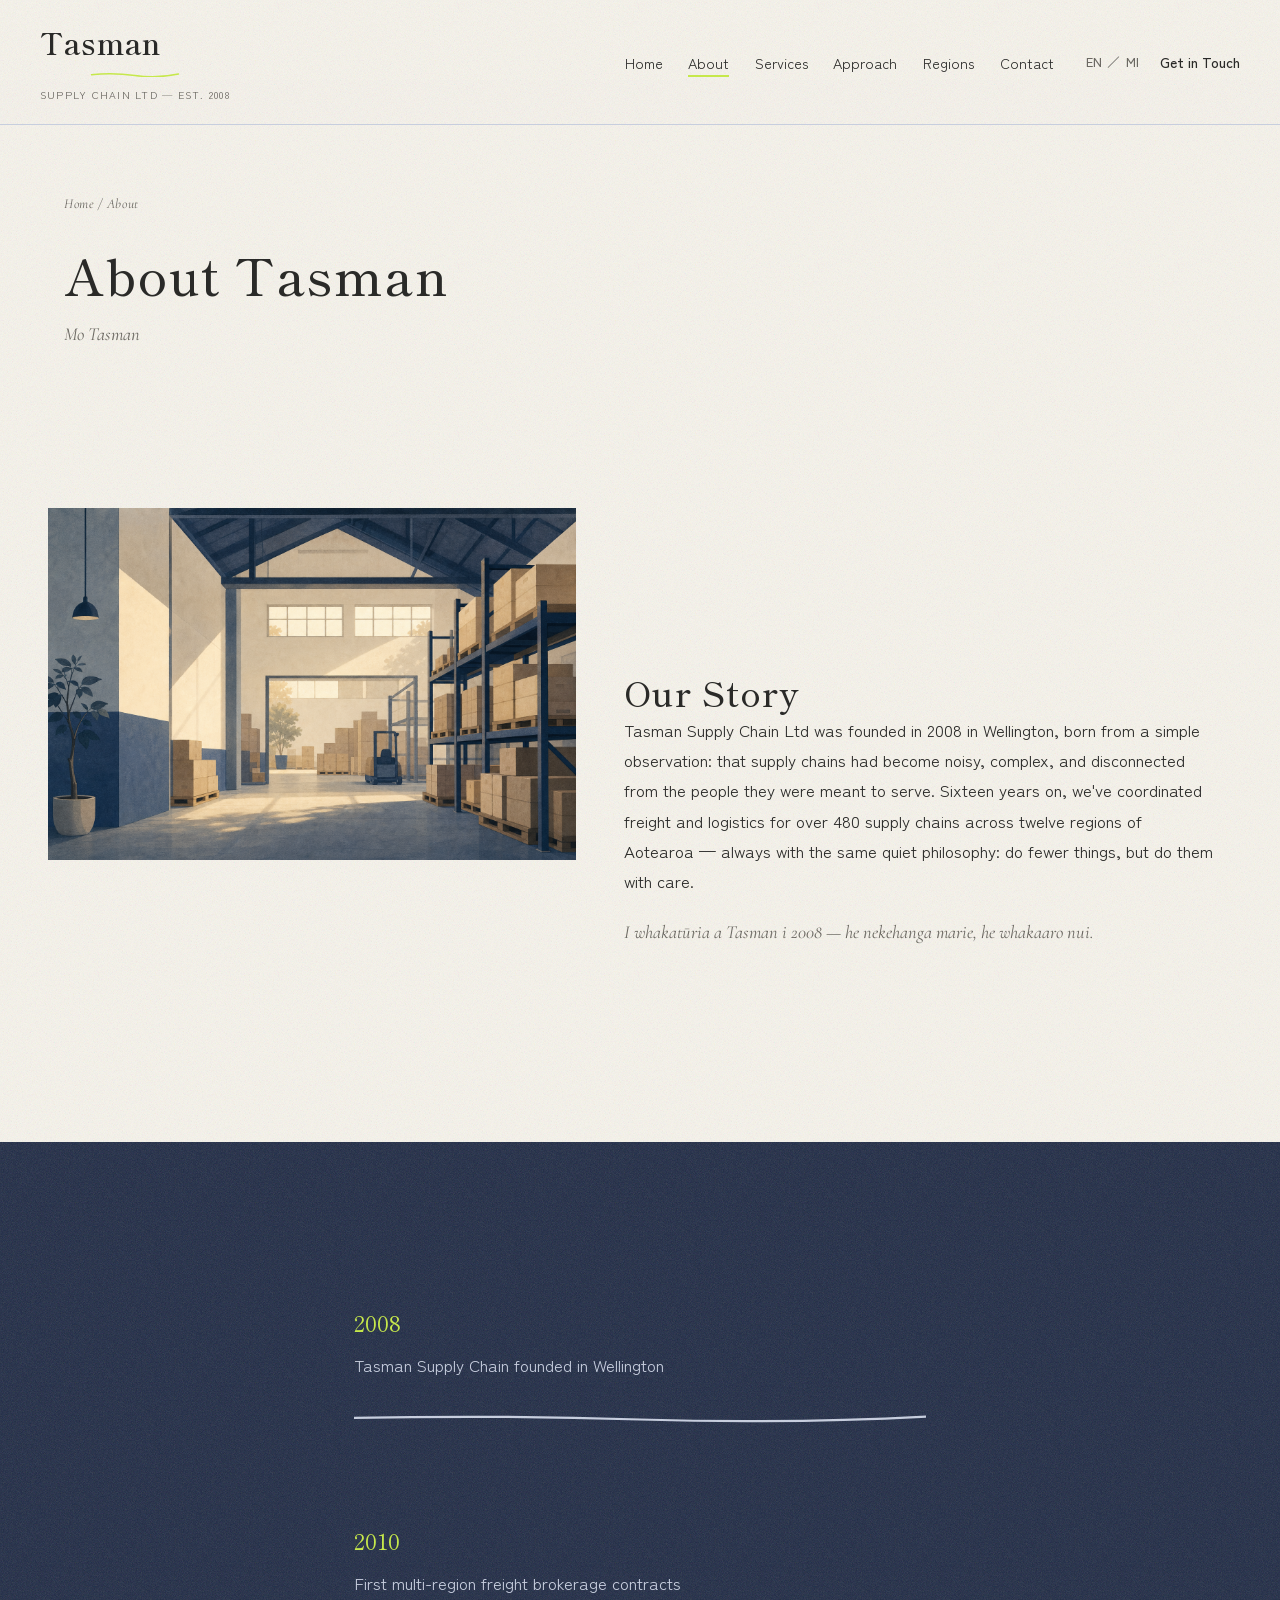
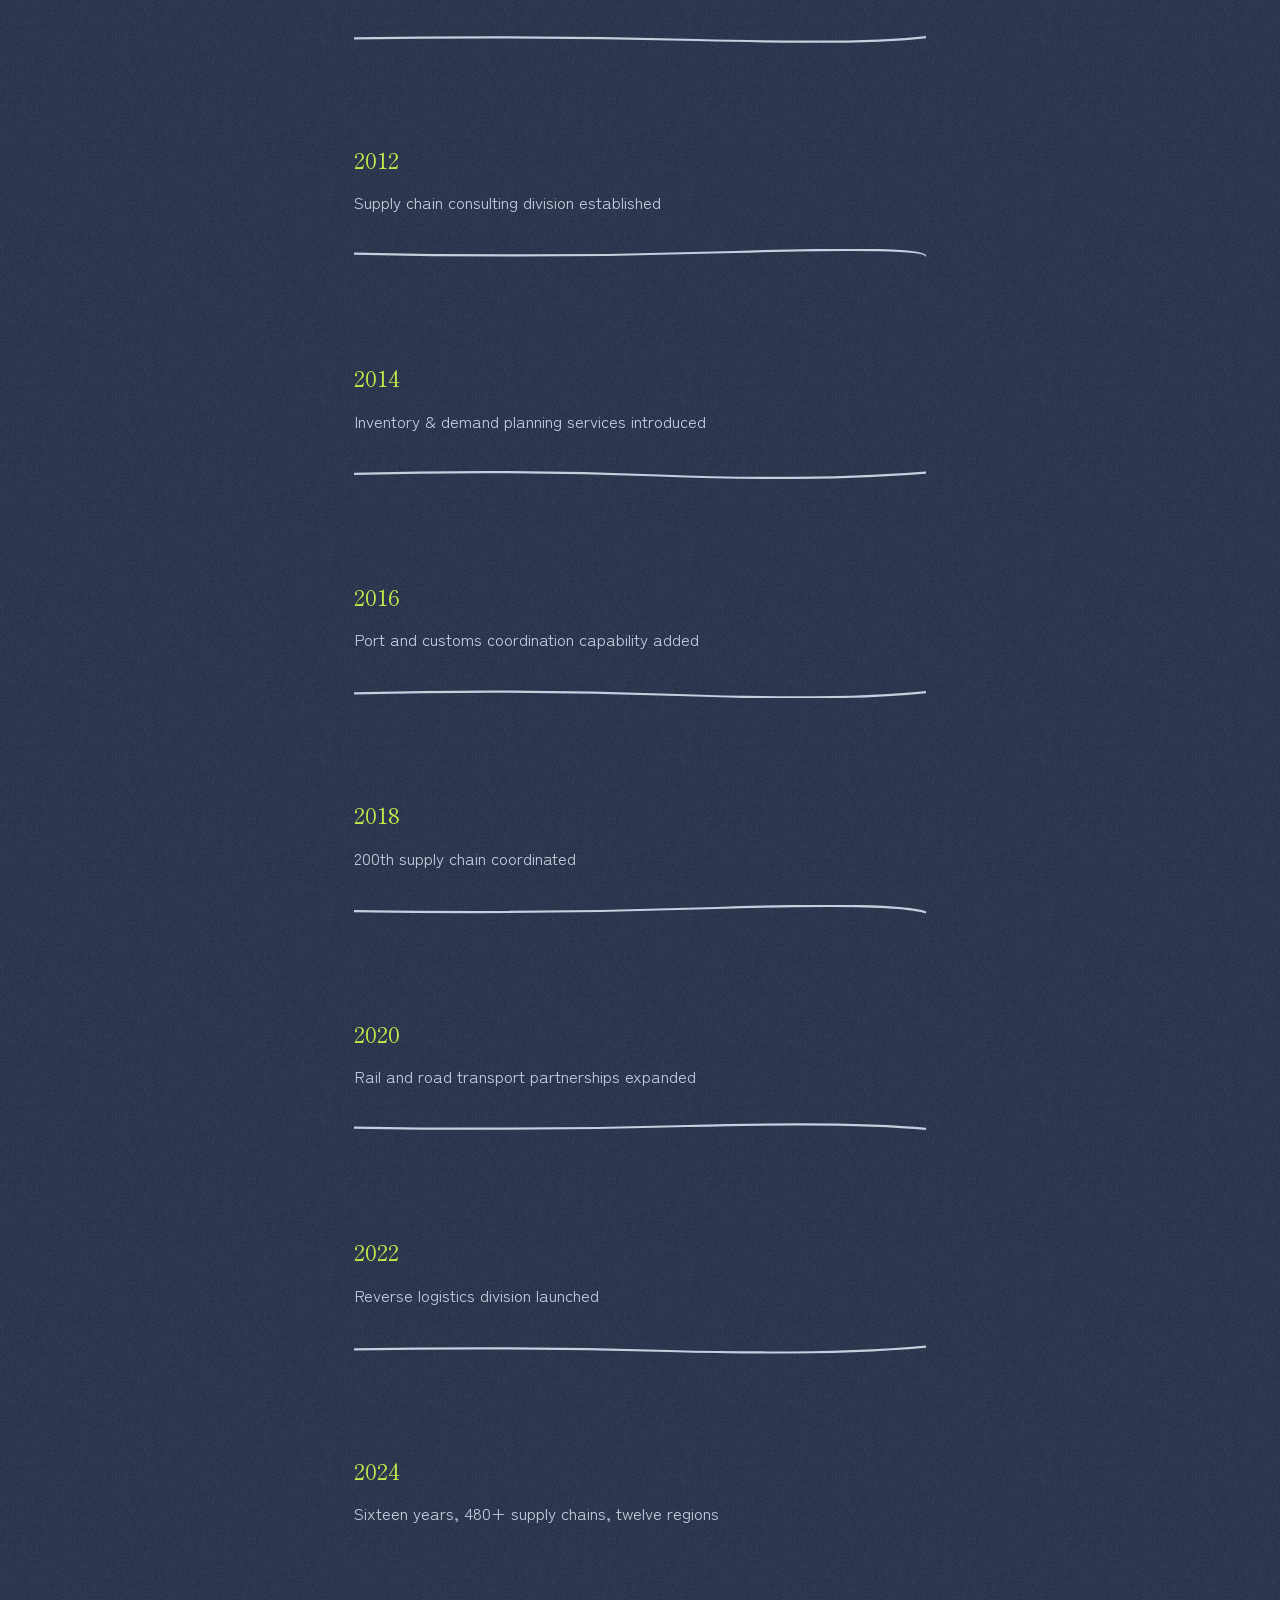
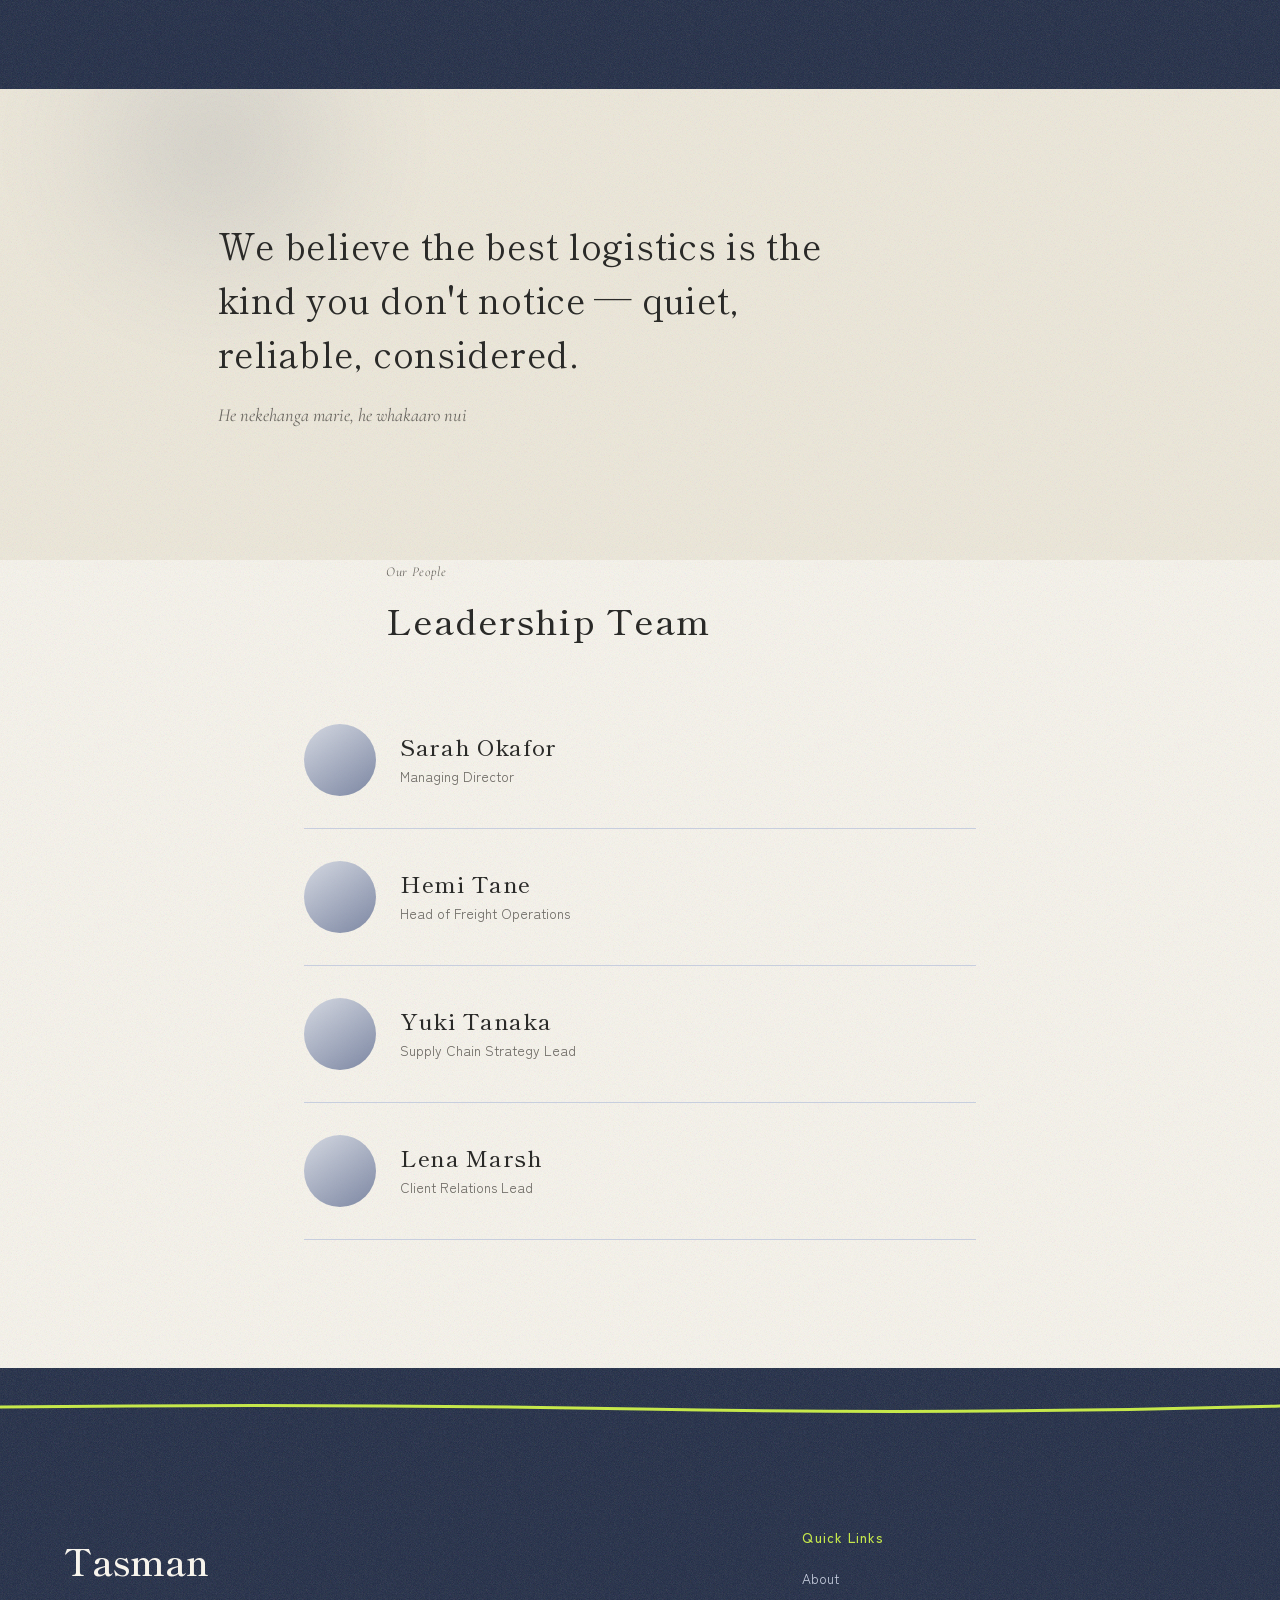
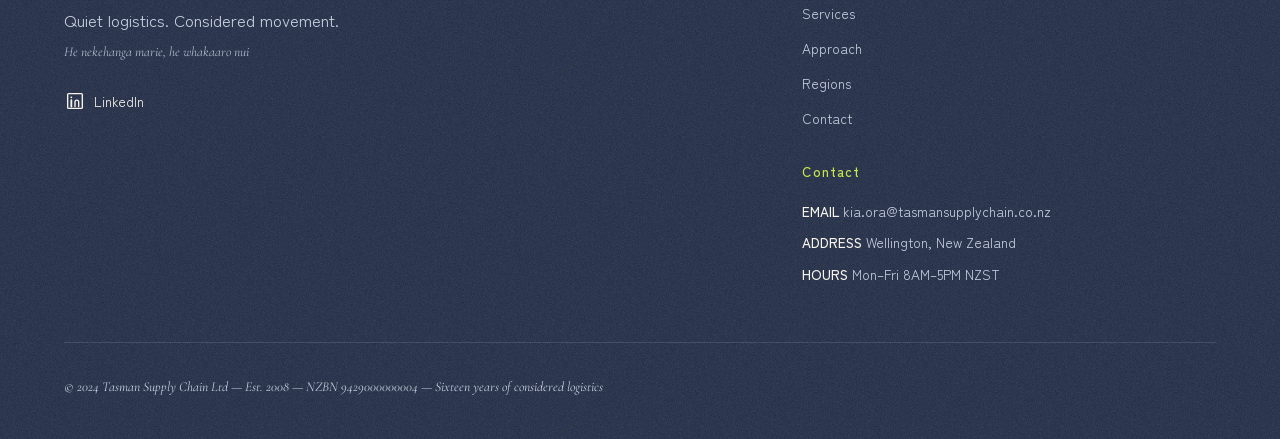
==== about.html @ a5103460 "Add bilingual Tasman Supply Chain corporate website. Build a complete static EN/MI site with wabi-sa" ====
<!DOCTYPE html>
<html lang="en">
<head>
  <meta charset="UTF-8">
  <meta name="viewport" content="width=device-width, initial-scale=1.0">
  <meta name="description" content="About Tasman Supply Chain Ltd — Sixteen years of quiet, considered logistics across Aotearoa.">
  <title>About — Tasman Supply Chain Ltd</title>
  <link rel="stylesheet" href="styles/base.css">
  <link rel="stylesheet" href="styles/navbar.css">
  <link rel="stylesheet" href="styles/hero.css">
  <link rel="stylesheet" href="styles/components.css">
  <link rel="stylesheet" href="styles/sections.css">
  <link rel="stylesheet" href="styles/responsive.css">
</head>
<body>
  <header class="navbar paper-texture" role="banner">
    <div class="navbar__inner">
      <a href="index.html" class="navbar__brand">
        <span class="navbar__wordmark">Tasman</span>
        <svg class="navbar__wordmark-underline" viewBox="0 0 120 8" aria-hidden="true"><path d="M2,5 Q30,2 60,6 T118,4" fill="none" stroke="#C6E84B" stroke-width="2" stroke-linecap="round"/></svg>
        <span class="navbar__tagline" data-en="SUPPLY CHAIN LTD — EST. 2008" data-mi="KAMUPENE NEKEHANGA — I 2008">SUPPLY CHAIN LTD — EST. 2008</span>
      </a>
      <nav class="navbar__nav" aria-label="Main navigation">
        <ul class="navbar__links">
          <li><a href="index.html" class="navbar__link" data-en="Home" data-mi="Kāinga">Home</a></li>
          <li><a href="about.html" class="navbar__link" data-en="About" data-mi="Mō Mātou">About</a></li>
          <li><a href="services.html" class="navbar__link" data-en="Services" data-mi="Ratonga">Services</a></li>
          <li><a href="approach.html" class="navbar__link" data-en="Approach" data-mi="Tirohanga">Approach</a></li>
          <li><a href="regions.html" class="navbar__link" data-en="Regions" data-mi="Rohe">Regions</a></li>
          <li><a href="contact.html" class="navbar__link" data-en="Contact" data-mi="Whakapā">Contact</a></li>
        </ul>
        <div class="navbar__actions">
          <button class="lang-toggle" type="button" aria-label="Toggle language">EN ／ MI</button>
          <a href="contact.html" class="navbar__cta link-lime"><span data-en="Get in Touch" data-mi="Whakapā Mai">Get in Touch</span><span class="hand-underline"><svg viewBox="0 0 100 6" preserveAspectRatio="none"><path d="M2,4 Q40,1 98,3" fill="none" stroke="#C6E84B" stroke-width="2" stroke-linecap="round"/></svg></span></a>
        </div>
      </nav>
      <button class="navbar__toggle" type="button" aria-label="Open menu" aria-expanded="false"><svg viewBox="0 0 32 24" aria-hidden="true"><path d="M2,5 Q16,3 30,6" fill="none" stroke="#2A2A28" stroke-width="2" stroke-linecap="round"/><path d="M3,12 Q16,14 29,11" fill="none" stroke="#2A2A28" stroke-width="2" stroke-linecap="round"/><path d="M2,19 Q15,17 30,20" fill="none" stroke="#2A2A28" stroke-width="2" stroke-linecap="round"/></svg></button>
    </div>
  </header>
  <div class="navbar__mobile paper-texture" aria-hidden="true">
    <nav aria-label="Mobile navigation">
      <ul class="navbar__mobile-links">
        <li><a href="index.html" class="navbar__mobile-link" data-en="Home" data-mi="Kāinga">Home</a></li>
        <li><a href="about.html" class="navbar__mobile-link" data-en="About" data-mi="Mō Mātou">About</a></li>
        <li><a href="services.html" class="navbar__mobile-link" data-en="Services" data-mi="Ratonga">Services</a></li>
        <li><a href="approach.html" class="navbar__mobile-link" data-en="Approach" data-mi="Tirohanga">Approach</a></li>
        <li><a href="regions.html" class="navbar__mobile-link" data-en="Regions" data-mi="Rohe">Regions</a></li>
        <li><a href="contact.html" class="navbar__mobile-link" data-en="Contact" data-mi="Whakapā">Contact</a></li>
      </ul>
      <div class="navbar__mobile-actions">
        <button class="lang-toggle lang-toggle-mobile" type="button">EN ／ MI</button>
        <a href="contact.html" class="text-link text-link--lime" data-en="Get in Touch →" data-mi="Whakapā Mai →">Get in Touch →</a>
      </div>
    </nav>
  </div>

  <main>
    <section class="page-hero section--paper paper-texture">
      <div class="container">
        <p class="eyebrow page-hero__breadcrumb" data-en="Home / About" data-mi="Kāinga / Mō Mātou">Home / About</p>
        <h1 class="page-hero__title">
          <span data-en="About Tasman" data-mi="Mō Tasman">About Tasman</span>
        </h1>
        <p class="maori-sub" data-en="Mo Tasman" data-mi="Mō Tasman">Mo Tasman</p>
      </div>
    </section>

    <section class="story-split section--paper paper-texture">
      <div class="story-split__image">
        <img src="assets/images/about-warehouse-paper.jpg" alt="" loading="lazy" width="1200" height="900">
      </div>
      <div class="story-split__content">
        <h2 data-en="Our Story" data-mi="Ta Matou Korero">Our Story</h2>
        <p data-en="Tasman Supply Chain Ltd was founded in 2008 in Wellington, born from a simple observation: that supply chains had become noisy, complex, and disconnected from the people they were meant to serve. Sixteen years on, we've coordinated freight and logistics for over 480 supply chains across twelve regions of Aotearoa — always with the same quiet philosophy: do fewer things, but do them with care." data-mi="I whakatūria a Tasman Supply Chain Ltd i 2008 i Te Whanganui-a-Tara, nō te kitenga māmā: kua riro te hanganga rawa hei haruru, hei uaua, hei wehe hoki i ngā tāngata e whai ana ki te whai. E tekau ma ono tau i muri mai, kua whakahaere mātou i te utanga me te nekehanga mō neke atu i te 480 hanganga rawa puta noa i ngā rohe tekau ma rua o Aotearoa — i ngā wā katoa me te tirohanga marie kotahi: kia iti ngā mahi, engari kia tika.">Tasman Supply Chain Ltd was founded in 2008 in Wellington, born from a simple observation: that supply chains had become noisy, complex, and disconnected from the people they were meant to serve. Sixteen years on, we've coordinated freight and logistics for over 480 supply chains across twelve regions of Aotearoa — always with the same quiet philosophy: do fewer things, but do them with care.</p>
        <p class="maori-sub" data-en="I whakatūria a Tasman i 2008 — he nekehanga marie, he whakaaro nui." data-mi="I whakatūria a Tasman i 2008 — he nekehanga mārie, he whakaaro nui.">I whakatūria a Tasman i 2008 — he nekehanga marie, he whakaaro nui.</p>
      </div>
    </section>

    <section class="section--indigo paper-texture">
      <div class="timeline">
        <article class="timeline__entry reveal">
          <div class="timeline__year">2008</div>
          <p class="timeline__text" data-en="Tasman Supply Chain founded in Wellington" data-mi="I whakatūria a Tasman Supply Chain i Te Whanganui-a-Tara">Tasman Supply Chain founded in Wellington</p>
          <svg class="brush-divider brush-divider--indigo" viewBox="0 0 600 8" preserveAspectRatio="none"><path d="M0,4 Q150,2 300,5 T600,3" fill="none" stroke="rgba(199,206,222,0.4)" stroke-width="1.5"/></svg>
        </article>
        <article class="timeline__entry reveal">
          <div class="timeline__year">2010</div>
          <p class="timeline__text" data-en="First multi-region freight brokerage contracts" data-mi="Ngā kirimana hokohoko utanga tuatahi puta rohe">First multi-region freight brokerage contracts</p>
          <svg class="brush-divider brush-divider--indigo" viewBox="0 0 600 8" preserveAspectRatio="none"><path d="M0,5 Q180,3 360,6 T600,4" fill="none" stroke="rgba(199,206,222,0.4)" stroke-width="1.5"/></svg>
        </article>
        <article class="timeline__entry reveal">
          <div class="timeline__year">2012</div>
          <p class="timeline__text" data-en="Supply chain consulting division established" data-mi="I whakatūria te wāhanga tohutohu hanganga rawa">Supply chain consulting division established</p>
          <svg class="brush-divider brush-divider--indigo" viewBox="0 0 600 8" preserveAspectRatio="none"><path d="M0,3 Q200,6 400,2 T600,5" fill="none" stroke="rgba(199,206,222,0.4)" stroke-width="1.5"/></svg>
        </article>
        <article class="timeline__entry reveal">
          <div class="timeline__year">2014</div>
          <p class="timeline__text" data-en="Inventory &amp; demand planning services introduced" data-mi="I whakaurua ngā ratonga whakamahere taonga">Inventory &amp; demand planning services introduced</p>
          <svg class="brush-divider brush-divider--indigo" viewBox="0 0 600 8" preserveAspectRatio="none"><path d="M0,4 Q160,1 320,5 T600,3" fill="none" stroke="rgba(199,206,222,0.4)" stroke-width="1.5"/></svg>
        </article>
        <article class="timeline__entry reveal">
          <div class="timeline__year">2016</div>
          <p class="timeline__text" data-en="Port and customs coordination capability added" data-mi="I tāpirihia te āheinga whakahaere tauranga me ngā taupare">Port and customs coordination capability added</p>
          <svg class="brush-divider brush-divider--indigo" viewBox="0 0 600 8" preserveAspectRatio="none"><path d="M0,5 Q170,2 340,6 T600,4" fill="none" stroke="rgba(199,206,222,0.4)" stroke-width="1.5"/></svg>
        </article>
        <article class="timeline__entry reveal">
          <div class="timeline__year">2018</div>
          <p class="timeline__text" data-en="200th supply chain coordinated" data-mi="Te hanganga rawa tuatoru rau o te whakahaere">200th supply chain coordinated</p>
          <svg class="brush-divider brush-divider--indigo" viewBox="0 0 600 8" preserveAspectRatio="none"><path d="M0,4 Q190,6 380,2 T600,5" fill="none" stroke="rgba(199,206,222,0.4)" stroke-width="1.5"/></svg>
        </article>
        <article class="timeline__entry reveal">
          <div class="timeline__year">2020</div>
          <p class="timeline__text" data-en="Rail and road transport partnerships expanded" data-mi="I whakawhanuihia ngā hononga reriwhenua me te rori">Rail and road transport partnerships expanded</p>
          <svg class="brush-divider brush-divider--indigo" viewBox="0 0 600 8" preserveAspectRatio="none"><path d="M0,3 Q175,5 350,2 T600,4" fill="none" stroke="rgba(199,206,222,0.4)" stroke-width="1.5"/></svg>
        </article>
        <article class="timeline__entry reveal">
          <div class="timeline__year">2022</div>
          <p class="timeline__text" data-en="Reverse logistics division launched" data-mi="I whakarewahia te wāhanga nekehanga whakahoki">Reverse logistics division launched</p>
          <svg class="brush-divider brush-divider--indigo" viewBox="0 0 600 8" preserveAspectRatio="none"><path d="M0,5 Q165,3 330,6 T600,3" fill="none" stroke="rgba(199,206,222,0.4)" stroke-width="1.5"/></svg>
        </article>
        <article class="timeline__entry reveal">
          <div class="timeline__year">2024</div>
          <p class="timeline__text" data-en="Sixteen years, 480+ supply chains, twelve regions" data-mi="Tekau ma ono tau, 480+ hanganga rawa, tekau ma rua rohe">Sixteen years, 480+ supply chains, twelve regions</p>
        </article>
      </div>
    </section>

    <section class="pull-quote section--paper-dark paper-texture">
      <div class="ink-wash ink-wash--indigo" aria-hidden="true"></div>
      <blockquote class="pull-quote__inner reveal">
        <p class="pull-quote__text" data-en="We believe the best logistics is the kind you don't notice — quiet, reliable, considered." data-mi="E whakapono ana matou ko te nekehanga pai ko te mea kaore koe e kite — marie, pono, whakaaro nui.">We believe the best logistics is the kind you don't notice — quiet, reliable, considered.</p>
        <p class="maori-sub" data-en="He nekehanga marie, he whakaaro nui" data-mi="He nekehanga mārie, he whakaaro nui">He nekehanga marie, he whakaaro nui</p>
      </blockquote>
    </section>

    <section class="section--paper paper-texture">
      <header class="section-header section-header--offset-left container">
        <span class="eyebrow" data-en="Our People" data-mi="O Matou Tangata">Our People</span>
        <h2 data-en="Leadership Team" data-mi="Te Ropu Rangatira">Leadership Team</h2>
      </header>
      <div class="team-list">
        <article class="team-member reveal">
          <div class="team-member__avatar" aria-hidden="true"></div>
          <div>
            <h3 class="team-member__name">Sarah Okafor</h3>
            <p class="team-member__role" data-en="Managing Director" data-mi="Kaiwhakahaere Matua">Managing Director</p>
          </div>
        </article>
        <article class="team-member reveal">
          <div class="team-member__avatar" aria-hidden="true"></div>
          <div>
            <h3 class="team-member__name">Hemi Tane</h3>
            <p class="team-member__role" data-en="Head of Freight Operations" data-mi="Kaiarahi Mahi Utanga">Head of Freight Operations</p>
          </div>
        </article>
        <article class="team-member reveal">
          <div class="team-member__avatar" aria-hidden="true"></div>
          <div>
            <h3 class="team-member__name">Yuki Tanaka</h3>
            <p class="team-member__role" data-en="Supply Chain Strategy Lead" data-mi="Kaiarahi Rautaki Hanganga Rawa">Supply Chain Strategy Lead</p>
          </div>
        </article>
        <article class="team-member reveal">
          <div class="team-member__avatar" aria-hidden="true"></div>
          <div>
            <h3 class="team-member__name">Lena Marsh</h3>
            <p class="team-member__role" data-en="Client Relations Lead" data-mi="Kaiarahi Hononga Kiritaki">Client Relations Lead</p>
          </div>
        </article>
      </div>
    </section>
  </main>

  <footer class="footer paper-texture" role="contentinfo">
    <svg class="footer__divider brush-divider brush-divider--lime" viewBox="0 0 1200 14" preserveAspectRatio="none" aria-hidden="true"><path d="M0,7 Q300,3 600,9 T1200,6" fill="none" stroke="#C6E84B" stroke-width="3" stroke-linecap="round"/></svg>
    <div class="footer__grid">
      <div class="footer__brand-col">
        <div class="footer__wordmark">Tasman</div>
        <p class="footer__tagline" data-en="Quiet logistics. Considered movement." data-mi="He nekehanga marie, he whakaaro nui.">Quiet logistics. Considered movement.</p>
        <p class="footer__tagline-mi">He nekehanga marie, he whakaaro nui</p>
        <a href="https://linkedin.com" class="footer__social" target="_blank" rel="noopener noreferrer" aria-label="LinkedIn"><svg viewBox="0 0 24 24" aria-hidden="true"><rect x="4" y="4" width="16" height="16" rx="1" fill="none" stroke="currentColor" stroke-width="1.5"/><path d="M8,11 L8,18 M8,8 L8,8.01" fill="none" stroke="currentColor" stroke-width="2" stroke-linecap="round"/><path d="M12,18 L12,13 Q12,11 14,11 Q16,11 16,13 L16,18" fill="none" stroke="currentColor" stroke-width="1.5" stroke-linecap="round"/></svg> LinkedIn</a>
      </div>
      <div class="footer__links-col">
        <h3 class="footer__col-title" data-en="Quick Links" data-mi="Hononga">Quick Links</h3>
        <nav class="footer__links" aria-label="Footer navigation">
          <a href="about.html" class="footer__link" data-en="About" data-mi="Mō Mātou">About</a>
          <a href="services.html" class="footer__link" data-en="Services" data-mi="Ratonga">Services</a>
          <a href="approach.html" class="footer__link" data-en="Approach" data-mi="Tirohanga">Approach</a>
          <a href="regions.html" class="footer__link" data-en="Regions" data-mi="Rohe">Regions</a>
          <a href="contact.html" class="footer__link" data-en="Contact" data-mi="Whakapā">Contact</a>
        </nav>
        <h3 class="footer__col-title" data-en="Contact" data-mi="Whakapā">Contact</h3>
        <div class="footer__contact">
          <p><strong data-en="EMAIL" data-mi="ĪMERA">EMAIL</strong> kia.ora@tasmansupplychain.co.nz</p>
          <p><strong data-en="ADDRESS" data-mi="WĀHI NOHO">ADDRESS</strong> <span data-en="Wellington, New Zealand" data-mi="Te Whanganui-a-Tara, Aotearoa">Wellington, New Zealand</span></p>
          <p><strong data-en="HOURS" data-mi="NGĀ HĀORA">HOURS</strong> <span data-en="Mon–Fri 8AM–5PM NZST" data-mi="Mane–Paraire 8AM–5PM NZST">Mon–Fri 8AM–5PM NZST</span></p>
        </div>
      </div>
    </div>
    <p class="footer__bottom" data-en="© 2024 Tasman Supply Chain Ltd — Est. 2008 — NZBN 9429000000004 — Sixteen years of considered logistics" data-mi="© 2024 Tasman Supply Chain Ltd — I 2008 — NZBN 9429000000004 — Tekau ma ono tau o te nekehanga whakaaro nui">© 2024 Tasman Supply Chain Ltd — Est. 2008 — NZBN 9429000000004 — Sixteen years of considered logistics</p>
  </footer>
  <script src="js/language.js"></script>
  <script src="js/main.js"></script>
</body>
</html>
---- styles/base.css ----
/* Tasman Supply Chain Ltd — Base Styles */
@import url('https://fonts.googleapis.com/css2?family=Shippori+Mincho:wght@400;500;600;800&family=Zen+Kaku+Gothic+New:wght@300;400;500;700&family=Cormorant:ital,wght@1,400;1,500&display=swap');

*, *::before, *::after {
  box-sizing: border-box;
  margin: 0;
  padding: 0;
}

:root {
  --indigo-deep: #1F2A44;
  --indigo-mid: #2E3A5F;
  --indigo-soft: #4A5A85;
  --indigo-pale: #C7CEDE;
  --lime: #C6E84B;
  --lime-soft: #E3F2A8;
  --lime-deep: #8FA62B;
  --paper: #F7F4EC;
  --paper-dark: #EDE8DA;
  --ink: #2A2A28;
  --ink-soft: #6B6862;
  --white: #FFFFFF;

  --wash-indigo: radial-gradient(circle, rgba(31,42,68,0.08), transparent 70%);
  --wash-lime: radial-gradient(circle, rgba(198,232,75,0.15), transparent 70%);

  --font-display: 'Shippori Mincho', serif;
  --font-body: 'Zen Kaku Gothic New', sans-serif;
  --font-caption: 'Cormorant', serif;

  --text-hero: clamp(2.6rem, 5.5vw, 5rem);
  --text-h1: clamp(2rem, 4vw, 3.4rem);
  --text-h2: clamp(1.4rem, 2.8vw, 2.2rem);
  --text-h3: clamp(1.1rem, 1.8vw, 1.4rem);
  --text-body: 1.05rem;
  --text-small: 0.85rem;

  --section-pad: clamp(4rem, 10vw, 8rem);
  --content-max: 1400px;
  --transition-soft: 0.4s ease;
}

html {
  scroll-behavior: smooth;
  font-size: 16px;
}

body {
  font-family: var(--font-body);
  font-size: var(--text-body);
  line-height: 1.8;
  color: var(--ink);
  background: var(--paper);
  overflow-x: hidden;
  -webkit-font-smoothing: antialiased;
}

img {
  max-width: 100%;
  height: auto;
  display: block;
}

a {
  color: inherit;
  text-decoration: none;
}

ul, ol {
  list-style: none;
}

h1, h2, h3, h4 {
  font-family: var(--font-display);
  line-height: 1.35;
  letter-spacing: 0.03em;
  font-weight: 500;
}

h1 { font-size: var(--text-h1); }
h2 { font-size: var(--text-h2); }
h3 { font-size: var(--text-h3); }

p { margin-bottom: 1.25rem; }
p:last-child { margin-bottom: 0; }

.sr-only {
  position: absolute;
  width: 1px;
  height: 1px;
  padding: 0;
  margin: -1px;
  overflow: hidden;
  clip: rect(0,0,0,0);
  border: 0;
}

/* Paper grain texture */
.paper-texture {
  position: relative;
}

.paper-texture::before {
  content: '';
  position: absolute;
  inset: 0;
  pointer-events: none;
  opacity: 0.35;
  background-image: url("data:image/svg+xml,%3Csvg viewBox='0 0 256 256' xmlns='http://www.w3.org/2000/svg'%3E%3Cfilter id='n'%3E%3CfeTurbulence type='fractalNoise' baseFrequency='0.85' numOctaves='4' stitchTiles='stitch'/%3E%3C/filter%3E%3Crect width='100%25' height='100%25' filter='url(%23n)' opacity='0.5'/%3E%3C/svg%3E");
  background-repeat: repeat;
  background-size: 180px 180px;
  z-index: 1;
}

.paper-texture > * {
  position: relative;
  z-index: 2;
}

/* Ink wash blobs */
.ink-wash {
  position: absolute;
  border-radius: 63% 37% 54% 46% / 55% 48% 52% 45%;
  filter: blur(60px);
  opacity: 0.45;
  pointer-events: none;
  animation: inkBreathe 14s ease-in-out infinite alternate;
}

.ink-wash--indigo {
  background: radial-gradient(ellipse, rgba(31,42,68,0.35) 0%, rgba(46,58,95,0.15) 50%, transparent 75%);
}

.ink-wash--lime {
  background: radial-gradient(ellipse, rgba(198,232,75,0.2) 0%, transparent 70%);
}

@keyframes inkBreathe {
  0% { transform: scale(1) translate(0, 0); opacity: 0.4; }
  50% { transform: scale(1.06) translate(8px, -6px); opacity: 0.5; }
  100% { transform: scale(0.98) translate(-4px, 4px); opacity: 0.42; }
}

/* Brush stroke dividers */
.brush-divider {
  width: 100%;
  height: 12px;
  display: block;
  margin: 2rem 0;
}

.brush-divider--lime path { stroke: var(--lime); }
.brush-divider--indigo path { stroke: var(--indigo-pale); }
.brush-divider--paper path { stroke: var(--paper); }

/* Hand-drawn underline SVG */
.hand-underline {
  position: relative;
  display: inline;
}

.hand-underline svg {
  position: absolute;
  left: 0;
  bottom: -4px;
  width: 100%;
  height: 8px;
  overflow: visible;
}

.hand-underline path,
.hand-circle path {
  fill: none;
  stroke: var(--lime);
  stroke-width: 2;
  stroke-linecap: round;
  stroke-dasharray: 200;
  stroke-dashoffset: 200;
  transition: stroke-dashoffset 0.7s ease-out;
}

.hand-underline.is-drawn path,
.hand-circle.is-drawn path,
.hand-underline:hover path,
.link-lime:hover .hand-underline path {
  stroke-dashoffset: 0;
}

/* Text links */
.text-link {
  display: inline-flex;
  align-items: center;
  gap: 0.35rem;
  font-family: var(--font-body);
  font-size: var(--text-body);
  font-weight: 500;
  position: relative;
  transition: color var(--transition-soft);
}

.text-link--lime {
  color: var(--ink);
}

.text-link--lime::after {
  content: '';
  position: absolute;
  bottom: -2px;
  left: 0;
  width: 100%;
  height: 2px;
  background: var(--lime);
  transform: scaleX(0);
  transform-origin: left;
  transition: transform 0.35s ease-out;
}

.text-link--lime:hover::after {
  transform: scaleX(1);
}

.text-link--indigo::after {
  content: '';
  position: absolute;
  bottom: -2px;
  left: 0;
  width: 100%;
  height: 1px;
  background: var(--indigo-soft);
  transform: scaleX(0);
  transform-origin: left;
  transition: transform 0.35s ease-out;
}

.text-link--indigo:hover::after {
  transform: scaleX(1);
}

/* Eyebrow captions */
.eyebrow {
  font-family: var(--font-caption);
  font-style: italic;
  font-size: var(--text-small);
  color: var(--ink-soft);
  letter-spacing: 0.05em;
  margin-bottom: 0.75rem;
  display: block;
}

.maori-sub {
  font-family: var(--font-caption);
  font-style: italic;
  font-size: clamp(0.95rem, 1.5vw, 1.15rem);
  color: var(--ink-soft);
  margin-top: 0.5rem;
  display: block;
}

/* Section backgrounds */
.section {
  padding: var(--section-pad) clamp(1.5rem, 5vw, 4rem);
  position: relative;
  transition: background-color 0.6s ease;
}

.section--paper { background: var(--paper); }
.section--paper-dark { background: var(--paper-dark); }
.section--indigo { background: var(--indigo-deep); color: var(--paper); }
.section--indigo .maori-sub,
.section--indigo .eyebrow { color: var(--indigo-pale); }

.container {
  max-width: var(--content-max);
  margin: 0 auto;
  width: 100%;
}

/* Scroll reveal */
.reveal {
  opacity: 0;
  transform: translateY(20px);
  transition: opacity 0.7s ease, transform 0.7s ease;
}

.reveal.is-visible {
  opacity: 1;
  transform: translateY(0);
}

/* Image fallback placeholders */
.img-fallback {
  background: linear-gradient(135deg, var(--indigo-mid) 0%, var(--indigo-deep) 50%, var(--paper-dark) 100%);
  min-height: 200px;
  position: relative;
  overflow: hidden;
}

.img-fallback::after {
  content: '';
  position: absolute;
  inset: 20%;
  border-radius: 55% 45% 60% 40% / 50% 55% 45% 50%;
  background: var(--wash-indigo);
  filter: blur(30px);
}
---- styles/navbar.css ----
/* Navbar */
.navbar {
  position: fixed;
  top: 0;
  left: 0;
  right: 0;
  z-index: 1000;
  background: rgba(247, 244, 236, 0.92);
  border-bottom: 1px solid var(--indigo-pale);
  transition: background 0.4s ease, box-shadow 0.4s ease;
}

.navbar.is-scrolled {
  background: rgba(247, 244, 236, 0.98);
  box-shadow: 0 1px 0 rgba(31, 42, 68, 0.06);
}

.navbar__inner {
  max-width: var(--content-max);
  margin: 0 auto;
  padding: 1rem clamp(1.25rem, 4vw, 2.5rem);
  display: flex;
  align-items: center;
  justify-content: space-between;
  gap: 2rem;
}

.navbar__brand {
  flex-shrink: 0;
}

.navbar__wordmark {
  font-family: var(--font-display);
  font-size: clamp(1.5rem, 3vw, 1.85rem);
  font-weight: 600;
  color: var(--ink);
  letter-spacing: 0.04em;
  position: relative;
  display: inline-block;
}

.navbar__wordmark-underline {
  display: block;
  width: 100%;
  height: 6px;
  margin-top: 2px;
}

.navbar__tagline {
  font-family: var(--font-body);
  font-size: 0.65rem;
  font-weight: 400;
  letter-spacing: 0.12em;
  color: var(--ink-soft);
  margin-top: 0.15rem;
}

.navbar__nav {
  display: flex;
  align-items: center;
  gap: clamp(1rem, 2.5vw, 2rem);
}

.navbar__links {
  display: flex;
  align-items: center;
  gap: clamp(0.75rem, 2vw, 1.75rem);
}

.navbar__link {
  font-family: var(--font-body);
  font-size: 0.9rem;
  font-weight: 400;
  color: var(--ink);
  position: relative;
  padding-bottom: 4px;
  white-space: nowrap;
}

.navbar__link::after {
  content: '';
  position: absolute;
  bottom: 0;
  left: 0;
  width: 100%;
  height: 2px;
  background: var(--lime);
  transform: scaleX(0);
  transform-origin: left;
  transition: transform 0.35s ease-out;
}

.navbar__link:hover::after,
.navbar__link.is-active::after {
  transform: scaleX(1);
}

.navbar__link.is-active {
  color: var(--ink);
}

.navbar__actions {
  display: flex;
  align-items: center;
  gap: 1.25rem;
}

.lang-toggle {
  font-family: var(--font-body);
  font-size: 0.8rem;
  font-weight: 500;
  color: var(--ink-soft);
  background: none;
  border: none;
  cursor: pointer;
  padding: 0.25rem 0;
  letter-spacing: 0.05em;
  transition: color 0.3s ease;
}

.lang-toggle:hover {
  color: var(--ink);
}

.navbar__cta {
  font-family: var(--font-body);
  font-size: 0.9rem;
  font-weight: 500;
  color: var(--ink);
  position: relative;
  white-space: nowrap;
}

.navbar__cta .hand-underline svg {
  bottom: -6px;
}

/* Hamburger */
.navbar__toggle {
  display: none;
  background: none;
  border: none;
  cursor: pointer;
  padding: 0.5rem;
  width: 36px;
  height: 36px;
}

.navbar__toggle svg {
  width: 100%;
  height: 100%;
}

/* Mobile panel */
.navbar__mobile {
  display: none;
  position: fixed;
  top: 72px;
  left: 0;
  right: 0;
  background: var(--paper);
  padding: 2rem 2rem 3rem;
  transform: translateY(-100%);
  transition: transform 0.4s ease;
  z-index: 999;
  border-bottom: 1px solid var(--indigo-pale);
}

.navbar__mobile.is-open {
  transform: translateY(0);
}

.navbar__mobile-links {
  display: flex;
  flex-direction: column;
  gap: 1.75rem;
}

.navbar__mobile-link {
  font-family: var(--font-display);
  font-size: 1.5rem;
  color: var(--ink);
  letter-spacing: 0.02em;
}

.navbar__mobile-actions {
  margin-top: 2.5rem;
  padding-top: 2rem;
  border-top: 1px solid var(--indigo-pale);
  display: flex;
  flex-direction: column;
  gap: 1.25rem;
}

body.nav-open {
  overflow: hidden;
}

/* Page offset for fixed navbar */
main {
  padding-top: 80px;
}
---- styles/hero.css ----
/* Hero sections */
.hero {
  min-height: calc(100vh - 80px);
  position: relative;
  overflow: hidden;
}

.hero--split {
  display: grid;
  grid-template-columns: 45% 55%;
  min-height: calc(100vh - 80px);
}

.hero__content {
  display: flex;
  flex-direction: column;
  justify-content: center;
  padding: clamp(3rem, 8vw, 6rem) clamp(1.5rem, 5vw, 4rem);
  position: relative;
  z-index: 2;
}

.hero__content--offset {
  padding-left: clamp(2rem, 8vw, 6rem);
  padding-right: clamp(2rem, 6vw, 4rem);
}

.hero__title {
  font-size: var(--text-hero);
  font-weight: 500;
  line-height: 1.3;
  letter-spacing: 0.04em;
  color: var(--ink);
  margin-bottom: 1.5rem;
  max-width: 14ch;
}

.hero__subtitle {
  font-size: clamp(0.95rem, 1.5vw, 1.1rem);
  color: var(--ink-soft);
  line-height: 1.8;
  max-width: 38ch;
  margin-bottom: 2.5rem;
}

.hero__ctas {
  display: flex;
  flex-wrap: wrap;
  gap: 2rem;
  margin-top: 0.5rem;
}

.hero__image-wrap {
  position: relative;
  overflow: hidden;
  min-height: 400px;
}

.hero__image-wrap img {
  width: 100%;
  height: 100%;
  object-fit: cover;
  object-position: center;
}

.hero__image-caption {
  position: absolute;
  bottom: 2rem;
  left: 2rem;
  font-family: var(--font-caption);
  font-style: italic;
  font-size: var(--text-small);
  color: var(--paper);
  text-shadow: 0 1px 8px rgba(0,0,0,0.3);
  z-index: 3;
}

.hero__ink-wash {
  width: 280px;
  height: 280px;
  top: 20%;
  left: -60px;
}

/* Page hero (inner pages) */
.page-hero {
  padding: clamp(4rem, 10vw, 7rem) clamp(1.5rem, 5vw, 4rem) clamp(3rem, 6vw, 5rem);
  position: relative;
}

.page-hero__title {
  font-size: var(--text-h1);
  max-width: 20ch;
}

.page-hero__breadcrumb {
  margin-bottom: 1.5rem;
}

.page-hero--bg {
  min-height: 50vh;
  display: flex;
  align-items: flex-end;
}

.page-hero__bg {
  position: absolute;
  top: 0;
  right: 0;
  width: 70%;
  height: 100%;
  object-fit: cover;
  z-index: 0;
}

.page-hero--bg .page-hero__content {
  position: relative;
  z-index: 2;
  background: var(--paper);
  padding: clamp(2rem, 5vw, 3.5rem);
  max-width: 45%;
  margin-left: clamp(1.5rem, 5vw, 4rem);
  margin-bottom: clamp(2rem, 5vw, 4rem);
}

/* Hand-drawn underline on load */
.hero .hand-underline path {
  animation: drawUnderline 0.8s ease-out 0.5s forwards;
}

@keyframes drawUnderline {
  to { stroke-dashoffset: 0; }
}
---- styles/components.css ----
/* Components */
/* Footer */
.footer {
  background: var(--indigo-deep);
  color: var(--paper);
  padding: var(--section-pad) clamp(1.5rem, 5vw, 4rem) 2.5rem;
  position: relative;
}

.footer__divider {
  position: absolute;
  top: 0;
  left: 0;
  right: 0;
  height: 14px;
}

.footer__grid {
  max-width: var(--content-max);
  margin: 0 auto;
  display: grid;
  grid-template-columns: 1.6fr 1fr;
  gap: clamp(2rem, 6vw, 5rem);
  padding-top: 2rem;
}

.footer__wordmark {
  font-family: var(--font-display);
  font-size: clamp(1.75rem, 3vw, 2.25rem);
  font-weight: 600;
  margin-bottom: 0.75rem;
}

.footer__tagline {
  font-size: var(--text-body);
  color: var(--indigo-pale);
  margin-bottom: 0.35rem;
}

.footer__tagline-mi {
  font-family: var(--font-caption);
  font-style: italic;
  font-size: var(--text-small);
  color: var(--indigo-pale);
  opacity: 0.85;
  margin-bottom: 1.5rem;
}

.footer__social {
  display: inline-flex;
  align-items: center;
  gap: 0.5rem;
  color: var(--paper);
  font-size: var(--text-small);
  transition: color 0.3s ease;
}

.footer__social:hover {
  color: var(--lime);
}

.footer__social svg {
  width: 22px;
  height: 22px;
}

.footer__col-title {
  font-family: var(--font-body);
  font-size: var(--text-small);
  font-weight: 500;
  letter-spacing: 0.08em;
  color: var(--lime);
  margin-bottom: 1.25rem;
}

.footer__links {
  display: flex;
  flex-direction: column;
  gap: 0.65rem;
  margin-bottom: 2rem;
}

.footer__link {
  font-size: var(--text-small);
  color: var(--indigo-pale);
  transition: color 0.3s ease;
}

.footer__link:hover {
  color: var(--paper);
}

.footer__contact p {
  font-size: var(--text-small);
  color: var(--indigo-pale);
  margin-bottom: 0.5rem;
  line-height: 1.7;
}

.footer__contact strong {
  color: var(--paper);
  font-weight: 500;
}

.footer__bottom {
  max-width: var(--content-max);
  margin: 3rem auto 0;
  padding-top: 2rem;
  border-top: 1px solid rgba(199, 206, 222, 0.15);
  font-family: var(--font-caption);
  font-style: italic;
  font-size: var(--text-small);
  color: var(--indigo-pale);
  text-align: left;
}

/* Editorial list rows */
.editorial-list {
  max-width: 900px;
}

.editorial-row {
  display: grid;
  grid-template-columns: 48px 1fr;
  gap: 1.5rem;
  align-items: start;
  padding: 1.75rem 0;
  position: relative;
  transition: background 0.4s ease;
}

.editorial-row:hover {
  background: var(--wash-lime);
}

.editorial-row__icon {
  width: 40px;
  height: 40px;
  flex-shrink: 0;
  position: relative;
}

.editorial-row__icon svg {
  width: 100%;
  height: 100%;
}

.editorial-row:hover .hand-circle {
  opacity: 1;
}

.hand-circle {
  position: absolute;
  top: -6px;
  left: -6px;
  width: 52px;
  height: 52px;
  opacity: 0;
  transition: opacity 0.4s ease;
  pointer-events: none;
}

.hand-circle path {
  stroke: var(--lime);
  stroke-width: 1.5;
  fill: none;
}

.editorial-row__title {
  font-family: var(--font-display);
  font-size: var(--text-h3);
  margin-bottom: 0.25rem;
}

.editorial-row__desc {
  font-size: var(--text-small);
  color: var(--ink-soft);
}

.editorial-row__divider {
  position: absolute;
  bottom: 0;
  left: 0;
  right: 0;
  height: 8px;
}

/* Stamp stats */
.stamps {
  position: relative;
  min-height: 420px;
  padding: var(--section-pad) clamp(1.5rem, 5vw, 4rem);
}

.stamps__grid {
  max-width: var(--content-max);
  margin: 0 auto;
  position: relative;
  min-height: 360px;
}

.stamp {
  position: absolute;
  border: 1px solid var(--lime);
  padding: 1.5rem 2rem;
  background: rgba(31, 42, 68, 0.4);
  min-width: 180px;
}

.stamp:nth-child(1) { top: 5%; left: 8%; transform: rotate(-1.5deg); }
.stamp:nth-child(2) { top: 15%; right: 12%; transform: rotate(1.8deg); }
.stamp:nth-child(3) { bottom: 20%; left: 25%; transform: rotate(-0.8deg); }
.stamp:nth-child(4) { bottom: 8%; right: 8%; transform: rotate(2deg); }

.stamp__number {
  font-family: var(--font-display);
  font-size: clamp(2rem, 4vw, 2.75rem);
  color: var(--lime);
  line-height: 1.2;
  margin-bottom: 0.35rem;
}

.stamp__label {
  font-size: 0.75rem;
  font-weight: 500;
  letter-spacing: 0.1em;
  color: var(--paper);
  line-height: 1.5;
}

/* Quotes */
.quote-block {
  max-width: 520px;
  position: relative;
  padding: 2rem 0;
}

.quote-block--left {
  margin-right: auto;
  margin-left: clamp(1rem, 8vw, 6rem);
}

.quote-block--right {
  margin-left: auto;
  margin-right: clamp(1rem, 8vw, 6rem);
  text-align: right;
}

.quote-block__mark {
  width: 32px;
  height: 32px;
  margin-bottom: 1rem;
  opacity: 0.6;
}

.quote-block--right .quote-block__mark {
  margin-left: auto;
}

.quote-block__text {
  font-family: var(--font-display);
  font-size: clamp(1.15rem, 2vw, 1.45rem);
  line-height: 1.55;
  font-style: italic;
  margin-bottom: 1rem;
}

.quote-block__attr {
  font-family: var(--font-caption);
  font-style: italic;
  font-size: var(--text-small);
  color: var(--ink-soft);
}

/* Intro statement */
.intro-statement {
  min-height: 50vh;
  display: flex;
  align-items: center;
  justify-content: flex-end;
  padding: var(--section-pad) clamp(1.5rem, 5vw, 4rem);
}

.intro-statement__text {
  font-family: var(--font-display);
  font-size: clamp(1.35rem, 2.8vw, 2rem);
  line-height: 1.65;
  letter-spacing: 0.02em;
  max-width: 55%;
  padding-right: clamp(1rem, 5vw, 4rem);
}

/* Split teaser */
.split-teaser {
  display: grid;
  grid-template-columns: 65% 35%;
  min-height: 400px;
}

.split-teaser__content {
  padding: var(--section-pad) clamp(2rem, 6vw, 5rem);
  display: flex;
  flex-direction: column;
  justify-content: center;
}

.split-teaser__image {
  position: relative;
  overflow: hidden;
}

.split-teaser__image img {
  width: 100%;
  height: 100%;
  object-fit: cover;
}

/* Regions teaser */
.regions-teaser {
  position: relative;
  padding: var(--section-pad) clamp(1.5rem, 5vw, 4rem);
}

.regions-teaser__map-wrap {
  position: relative;
  max-width: 75%;
  margin-left: auto;
  margin-right: clamp(-2rem, -5vw, -4rem);
}

.regions-teaser__map-wrap img {
  width: 100%;
  border: none;
}

.region-dot {
  position: absolute;
  width: 10px;
  height: 10px;
  background: var(--lime);
  border-radius: 50%;
  box-shadow: 0 0 0 3px rgba(198, 232, 75, 0.3);
}

.region-dot__label {
  position: absolute;
  top: 14px;
  left: 50%;
  transform: translateX(-50%);
  font-family: var(--font-caption);
  font-style: italic;
  font-size: 0.75rem;
  color: var(--ink-soft);
  white-space: nowrap;
}

.regions-teaser__link {
  margin-top: 2.5rem;
  max-width: 40%;
}

/* CTA closing */
.cta-closing {
  position: relative;
  padding: var(--section-pad) clamp(1.5rem, 5vw, 4rem);
  display: flex;
  justify-content: flex-end;
}

.cta-closing__content {
  max-width: 55%;
  padding-right: clamp(1rem, 5vw, 4rem);
}

.cta-closing__title {
  font-size: clamp(1.75rem, 3.5vw, 2.75rem);
  color: var(--paper);
  margin-bottom: 1rem;
}

.cta-closing .ink-wash {
  width: 350px;
  height: 350px;
  top: 10%;
  right: 10%;
}

/* Timeline journal */
.timeline {
  max-width: 700px;
  margin: 0 auto;
  padding: var(--section-pad) clamp(1.5rem, 5vw, 4rem);
}

.timeline__entry {
  padding: 2rem 0;
  position: relative;
}

.timeline__year {
  font-family: var(--font-display);
  font-size: var(--text-h3);
  color: var(--lime);
  margin-bottom: 0.5rem;
}

.timeline__text {
  font-size: var(--text-body);
  color: var(--paper);
  max-width: 50ch;
}

.section--indigo .timeline__text {
  color: var(--indigo-pale);
}

/* Pull quote */
.pull-quote {
  position: relative;
  padding: var(--section-pad) clamp(1.5rem, 5vw, 4rem);
}

.pull-quote__inner {
  max-width: 55%;
  margin-left: clamp(2rem, 12vw, 10rem);
  position: relative;
}

.pull-quote__text {
  font-family: var(--font-display);
  font-size: clamp(1.5rem, 3vw, 2.25rem);
  line-height: 1.5;
  letter-spacing: 0.02em;
}

.pull-quote .ink-wash {
  width: 300px;
  height: 300px;
  top: -20%;
  left: 5%;
}

/* Team list */
.team-list {
  max-width: 800px;
  margin: 0 auto;
  padding: 0 clamp(1.5rem, 5vw, 4rem) var(--section-pad);
}

.team-member {
  display: grid;
  grid-template-columns: 72px 1fr;
  gap: 1.5rem;
  align-items: center;
  padding: 2rem 0;
  border-bottom: 1px solid var(--indigo-pale);
}

.team-member__avatar {
  width: 72px;
  height: 72px;
  border-radius: 50%;
  background: linear-gradient(145deg, var(--indigo-pale), var(--indigo-soft));
  opacity: 0.7;
}

.team-member__name {
  font-family: var(--font-display);
  font-size: var(--text-h3);
  margin-bottom: 0.2rem;
}

.team-member__role {
  font-size: var(--text-small);
  color: var(--ink-soft);
}

/* Service sections */
.service-block {
  display: grid;
  gap: 0;
  padding: var(--section-pad) 0;
  align-items: center;
}

.service-block--60-40 { grid-template-columns: 60% 40%; }
.service-block--45-55 { grid-template-columns: 45% 55%; }
.service-block--55-45 { grid-template-columns: 55% 45%; }
.service-block--40-60 { grid-template-columns: 40% 60%; }

.service-block--reverse .service-block__image { order: -1; }

.service-block__content {
  padding: clamp(2rem, 5vw, 4rem);
}

.service-block__number {
  margin-bottom: 0.5rem;
}

.service-block__title {
  margin-bottom: 0.35rem;
}

.service-block__items {
  margin: 1.5rem 0 2rem;
  font-size: var(--text-small);
  color: var(--ink-soft);
  display: flex;
  flex-wrap: wrap;
  align-items: center;
  gap: 0.5rem 0.25rem;
}

.service-block__sep {
  display: inline-flex;
  width: 20px;
  height: 12px;
  vertical-align: middle;
}

.service-block__image {
  position: relative;
  min-height: 320px;
  overflow: hidden;
}

.service-block__image img {
  width: 100%;
  height: 100%;
  object-fit: cover;
}

.service-block--overlay {
  position: relative;
  min-height: 500px;
  display: block;
}

.service-block--overlay .service-block__image {
  position: absolute;
  inset: 0;
  min-height: 100%;
}

.service-block--overlay .service-block__content {
  position: relative;
  z-index: 2;
  max-width: 45%;
  margin: 4rem 0 4rem clamp(2rem, 6vw, 5rem);
  background: rgba(247, 244, 236, 0.92);
  padding: 2.5rem;
}

/* Contact form */
.contact-split {
  display: grid;
  grid-template-columns: 40% 60%;
  gap: clamp(2rem, 5vw, 4rem);
  padding: var(--section-pad) clamp(1.5rem, 5vw, 4rem);
  max-width: var(--content-max);
  margin: 0 auto;
}

.contact-info {
  background: var(--paper-dark);
  padding: 2.5rem;
  border-left: 2px solid var(--lime);
}

.contact-info__item {
  margin-bottom: 1.5rem;
  font-size: var(--text-small);
}

.contact-info__item strong {
  display: block;
  font-weight: 500;
  letter-spacing: 0.06em;
  font-size: 0.75rem;
  color: var(--ink-soft);
  margin-bottom: 0.25rem;
}

.contact-form {
  display: flex;
  flex-direction: column;
  gap: 2rem;
}

.form-group {
  position: relative;
}

.form-group label {
  display: block;
  font-size: var(--text-small);
  color: var(--ink-soft);
  margin-bottom: 0.5rem;
}

.form-group input,
.form-group select,
.form-group textarea {
  width: 100%;
  font-family: var(--font-body);
  font-size: var(--text-body);
  color: var(--ink);
  background: transparent;
  border: none;
  border-bottom: 1px solid var(--indigo-pale);
  padding: 0.5rem 0;
  outline: none;
  transition: border-color 0.3s ease;
}

.form-group input:focus,
.form-group select:focus,
.form-group textarea:focus {
  border-bottom-color: var(--lime);
}

.form-group textarea {
  min-height: 120px;
  resize: vertical;
}

.form-submit {
  align-self: flex-start;
  background: none;
  border: none;
  cursor: pointer;
  font-family: var(--font-body);
  font-size: var(--text-body);
  font-weight: 500;
  color: var(--ink);
  position: relative;
  padding: 0;
}

.form-success {
  font-family: var(--font-display);
  font-size: var(--text-h3);
  color: var(--ink);
  opacity: 0;
  transition: opacity 0.6s ease;
}

.form-success.is-visible {
  opacity: 1;
}

.contact-closing {
  text-align: center;
  padding: 4rem 2rem 6rem;
  font-family: var(--font-caption);
  font-style: italic;
  color: var(--ink-soft);
}

/* Philosophy strip */
.philosophy-strip {
  text-align: center;
  padding: var(--section-pad) clamp(1.5rem, 5vw, 4rem);
  position: relative;
}

.philosophy-strip__text {
  font-family: var(--font-display);
  font-size: clamp(1.25rem, 2.5vw, 1.75rem);
  max-width: 600px;
  margin: 0 auto;
  line-height: 1.55;
  color: var(--paper);
}

/* Regions list */
.regions-list {
  max-width: 800px;
  margin: 0 auto;
  padding: 0 clamp(1.5rem, 5vw, 4rem) var(--section-pad);
}

.region-row {
  padding: 1.75rem 0;
  position: relative;
}

.region-row__name {
  font-family: var(--font-display);
  font-size: var(--text-h3);
  margin-bottom: 0.35rem;
}

.region-row__desc {
  font-size: var(--text-small);
  color: var(--ink-soft);
}

.coverage-note {
  text-align: center;
  padding: 3rem 2rem var(--section-pad);
  font-family: var(--font-caption);
  font-style: italic;
  color: var(--ink-soft);
}

/* About story split */
.story-split {
  display: grid;
  grid-template-columns: 45% 55%;
  gap: 0;
  align-items: start;
  padding: var(--section-pad) 0;
}

.story-split__image {
  margin-top: -3rem;
  padding-left: clamp(1rem, 4vw, 3rem);
}

.story-split__image img {
  width: 100%;
  object-fit: cover;
}

.story-split__content {
  padding: clamp(2rem, 5vw, 4rem) clamp(1.5rem, 5vw, 4rem) clamp(2rem, 5vw, 4rem) clamp(2rem, 4vw, 3rem);
  margin-top: 3rem;
}

/* Section header */
.section-header {
  margin-bottom: 3rem;
  max-width: 700px;
}

.section-header--offset-right {
  margin-left: auto;
  padding-right: clamp(1rem, 8vw, 6rem);
}

.section-header--offset-left {
  margin-right: auto;
  padding-left: clamp(1rem, 8vw, 6rem);
}
---- styles/sections.css ----
/* Page-specific section layouts */
.home-services {
  padding: var(--section-pad) clamp(1.5rem, 5vw, 4rem);
}

.home-services .section-header {
  margin-left: clamp(1rem, 8vw, 6rem);
}

.testimonials {
  padding: var(--section-pad) clamp(1.5rem, 5vw, 4rem);
  display: flex;
  flex-direction: column;
  gap: 4rem;
}

.testimonials .quote-block:nth-child(2) {
  margin-top: 2rem;
}

.services-page .service-block:nth-child(odd) {
  background: var(--paper);
}

.services-page .service-block:nth-child(even) {
  background: var(--paper-dark);
}

.regions-hero {
  position: relative;
  padding: clamp(3rem, 8vw, 5rem) clamp(1.5rem, 5vw, 4rem);
  min-height: 60vh;
}

.regions-hero__map {
  position: absolute;
  top: 0;
  right: -5%;
  width: 65%;
  height: 100%;
  object-fit: contain;
  object-position: right center;
  opacity: 0.95;
  z-index: 0;
}

.regions-hero__content {
  position: relative;
  z-index: 2;
  max-width: 40%;
  padding-top: 2rem;
}

.regions-hero .region-dot:nth-child(1) { top: 28%; right: 42%; }
.regions-hero .region-dot:nth-child(2) { top: 45%; right: 35%; }
.regions-hero .region-dot:nth-child(3) { top: 62%; right: 38%; }
.regions-hero .region-dot:nth-child(4) { top: 72%; right: 48%; }

.regions-map-container {
  position: relative;
}
---- styles/responsive.css ----
/* Responsive */
@media (max-width: 1280px) {
  .stamp:nth-child(2) { right: 5%; }
  .stamp:nth-child(4) { right: 3%; }
}

@media (max-width: 768px) {
  .navbar__links,
  .navbar__actions .navbar__cta {
    display: none;
  }

  .navbar__toggle {
    display: block;
  }

  .navbar__mobile {
    display: block;
  }

  .hero--split {
    grid-template-columns: 1fr;
    min-height: auto;
  }

  .hero__image-wrap {
    order: -1;
    min-height: 50vh;
  }

  .hero__content {
    padding: 3rem 1.5rem 4rem;
  }

  .hero__title {
    max-width: 100%;
  }

  .intro-statement {
    justify-content: center;
    min-height: auto;
    padding: 4rem 1.5rem;
  }

  .intro-statement__text {
    max-width: 100%;
    padding-right: 0;
  }

  .stamps__grid {
    min-height: auto;
    display: grid;
    grid-template-columns: 1fr 1fr;
    gap: 1.25rem;
    position: static;
  }

  .stamp {
    position: static;
    transform: none !important;
    min-width: auto;
  }

  .split-teaser {
    grid-template-columns: 1fr;
  }

  .split-teaser__image {
    min-height: 280px;
    order: -1;
  }

  .regions-teaser__map-wrap {
    max-width: 100%;
    margin-right: 0;
  }

  .regions-teaser__link {
    max-width: 100%;
  }

  .cta-closing {
    justify-content: center;
  }

  .cta-closing__content {
    max-width: 100%;
    padding-right: 0;
  }

  .quote-block--left,
  .quote-block--right {
    margin-left: 1rem;
    margin-right: 1rem;
    max-width: 100%;
    text-align: left;
  }

  .quote-block--right .quote-block__mark {
    margin-left: 0;
  }

  .footer__grid {
    grid-template-columns: 1fr;
    gap: 2.5rem;
  }

  .story-split {
    grid-template-columns: 1fr;
  }

  .story-split__image {
    margin-top: 0;
    padding-left: 0;
  }

  .story-split__content {
    margin-top: 0;
    padding: 2rem 1.5rem;
  }

  .pull-quote__inner {
    max-width: 100%;
    margin-left: 1.5rem;
  }

  .service-block--60-40,
  .service-block--45-55,
  .service-block--55-45,
  .service-block--40-60 {
    grid-template-columns: 1fr;
  }

  .service-block--reverse .service-block__image {
    order: 0;
  }

  .service-block__image {
    min-height: 240px;
  }

  .service-block--overlay .service-block__content {
    max-width: 100%;
    margin: 2rem 1.5rem;
  }

  .contact-split {
    grid-template-columns: 1fr;
  }

  .regions-hero__map {
    position: relative;
    width: 100%;
    right: 0;
    height: auto;
    margin-top: 2rem;
  }

  .regions-hero__content {
    max-width: 100%;
  }

  .regions-hero {
    min-height: auto;
  }

  .approach-hero__bg {
    position: relative;
    width: 100%;
    right: 0;
    height: 40vh;
    top: 0;
  }

  .approach-hero {
    flex-direction: column;
    align-items: stretch;
  }

  .approach-hero__panel {
    max-width: 100%;
    margin: 0;
  }

  .principle--left .principle__content,
  .principle--right .principle__content {
    max-width: 100%;
    padding-left: 0;
    padding-right: 0;
  }

  .approach-reflection__inner {
    max-width: 100%;
    margin-left: 0;
  }

  .page-hero--bg .page-hero__content {
    max-width: 100%;
    margin-left: 1.5rem;
    margin-right: 1.5rem;
  }

  .page-hero--bg .page-hero__bg {
    width: 100%;
    height: 50%;
    opacity: 0.3;
  }

  .home-services .section-header {
    margin-left: 0;
  }

  .section-header--offset-right,
  .section-header--offset-left {
    padding-left: 0;
    padding-right: 0;
    margin-left: 0;
    margin-right: 0;
  }
}

@media (max-width: 480px) {
  .hero__ctas {
    flex-direction: column;
    gap: 1.25rem;
  }

  .stamps__grid {
    grid-template-columns: 1fr;
  }

  .stamp {
    padding: 1.25rem 1.5rem;
  }

  .editorial-row {
    grid-template-columns: 36px 1fr;
    gap: 1rem;
  }

  .team-member {
    grid-template-columns: 56px 1fr;
    gap: 1rem;
  }

  .team-member__avatar {
    width: 56px;
    height: 56px;
  }

  main {
    padding-top: 72px;
  }

  .navbar__inner {
    padding: 0.85rem 1.25rem;
  }
}
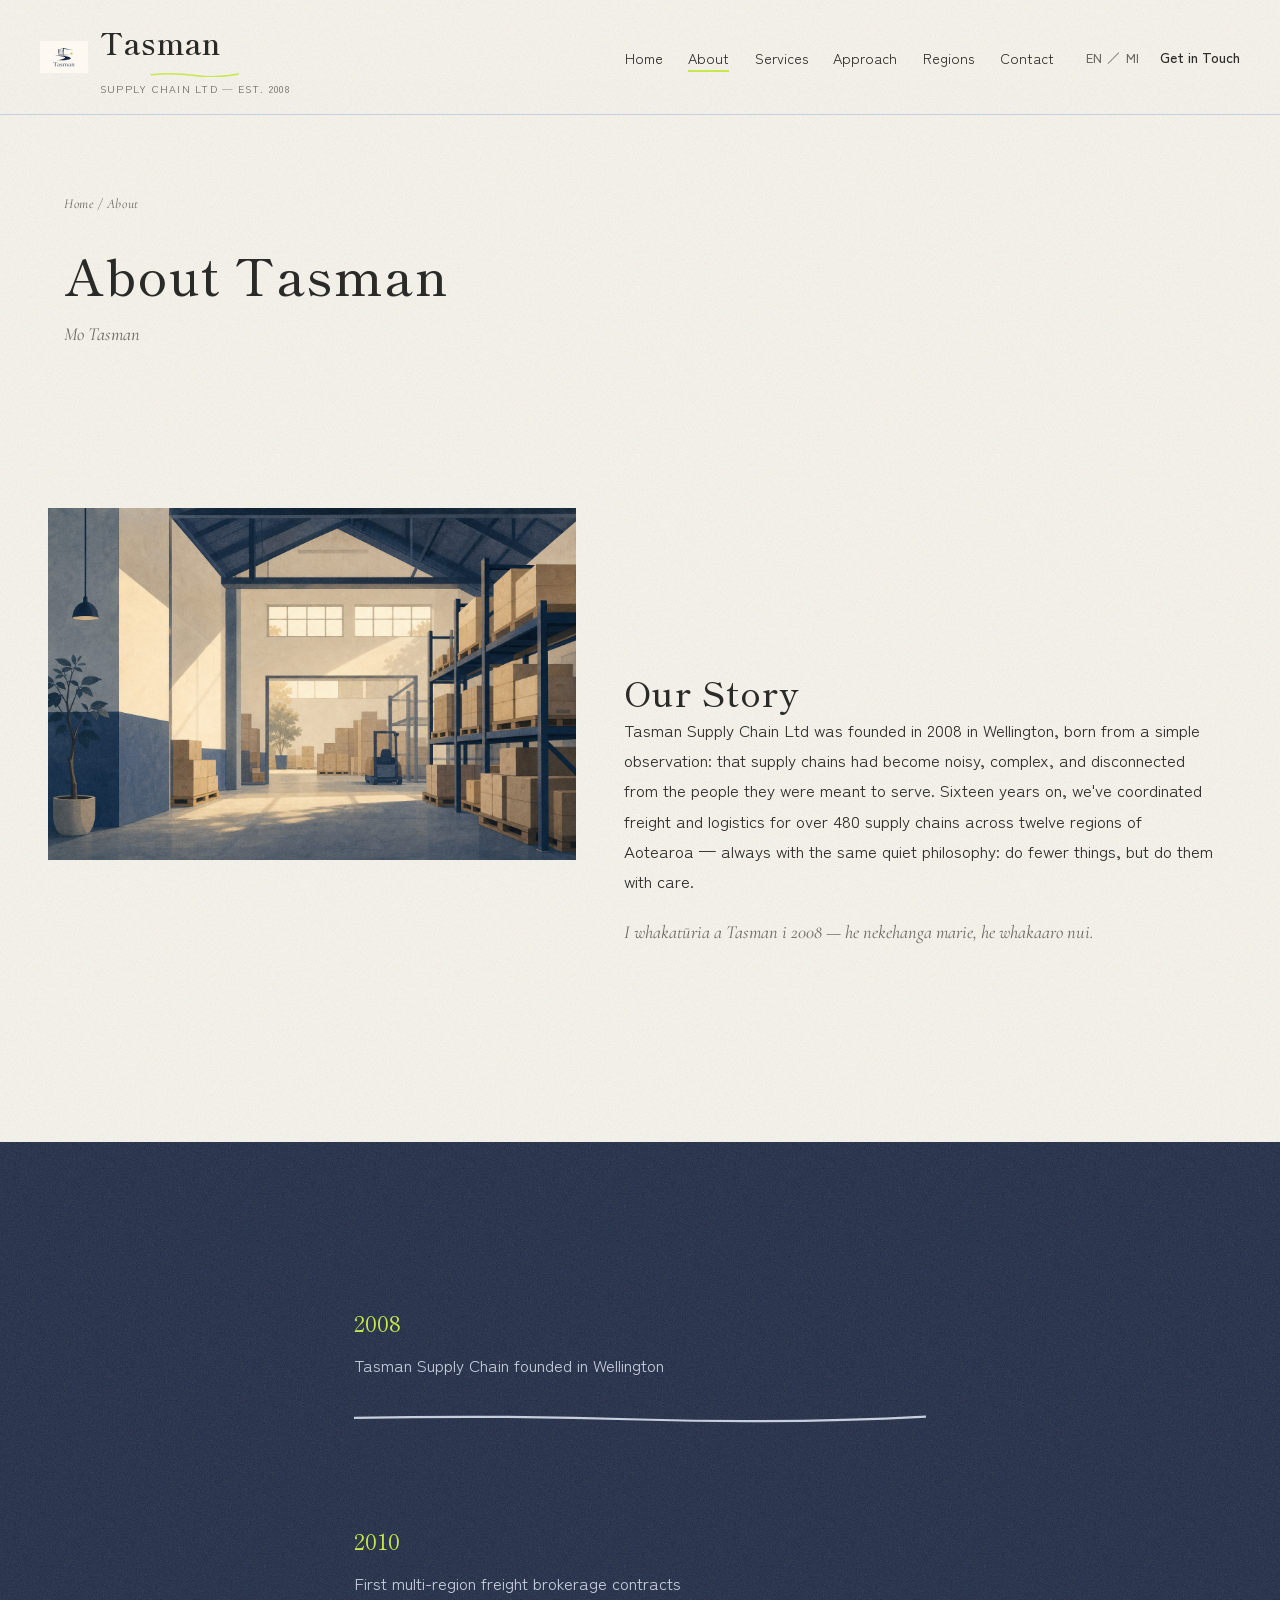
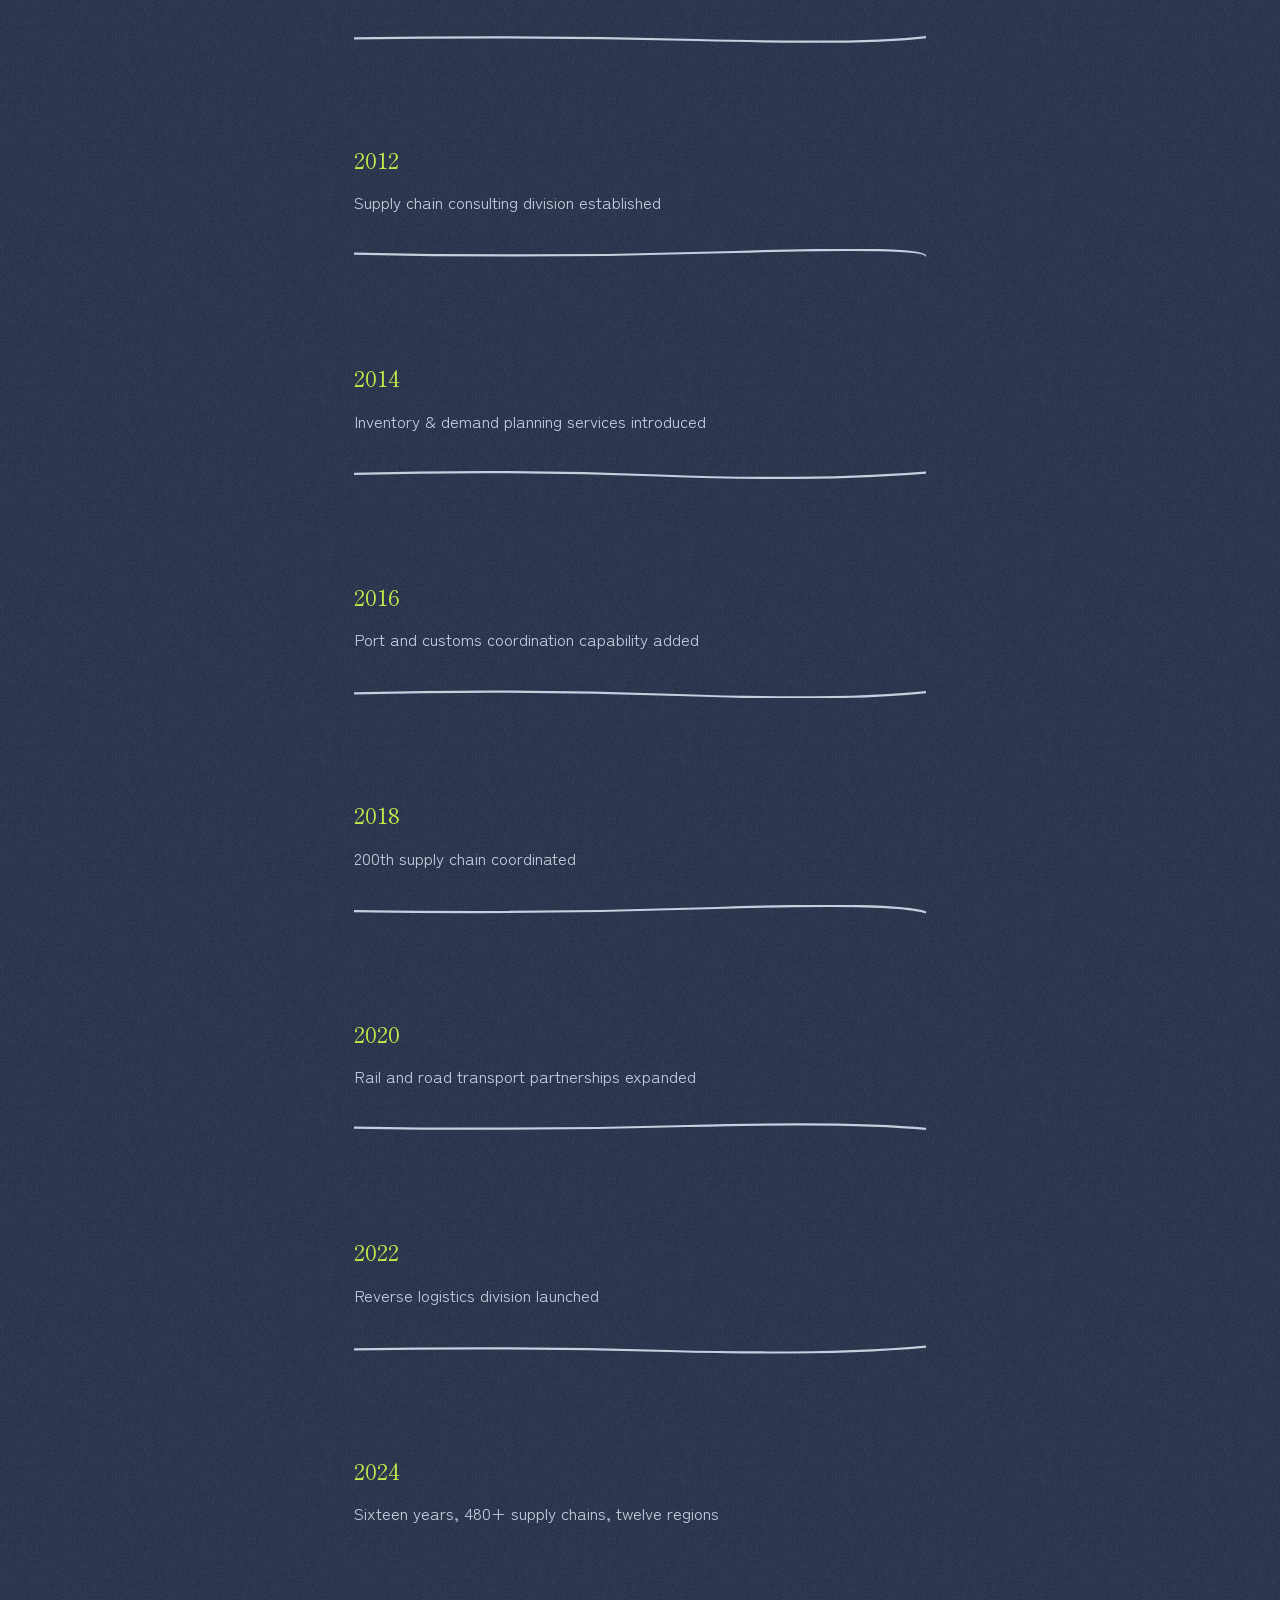
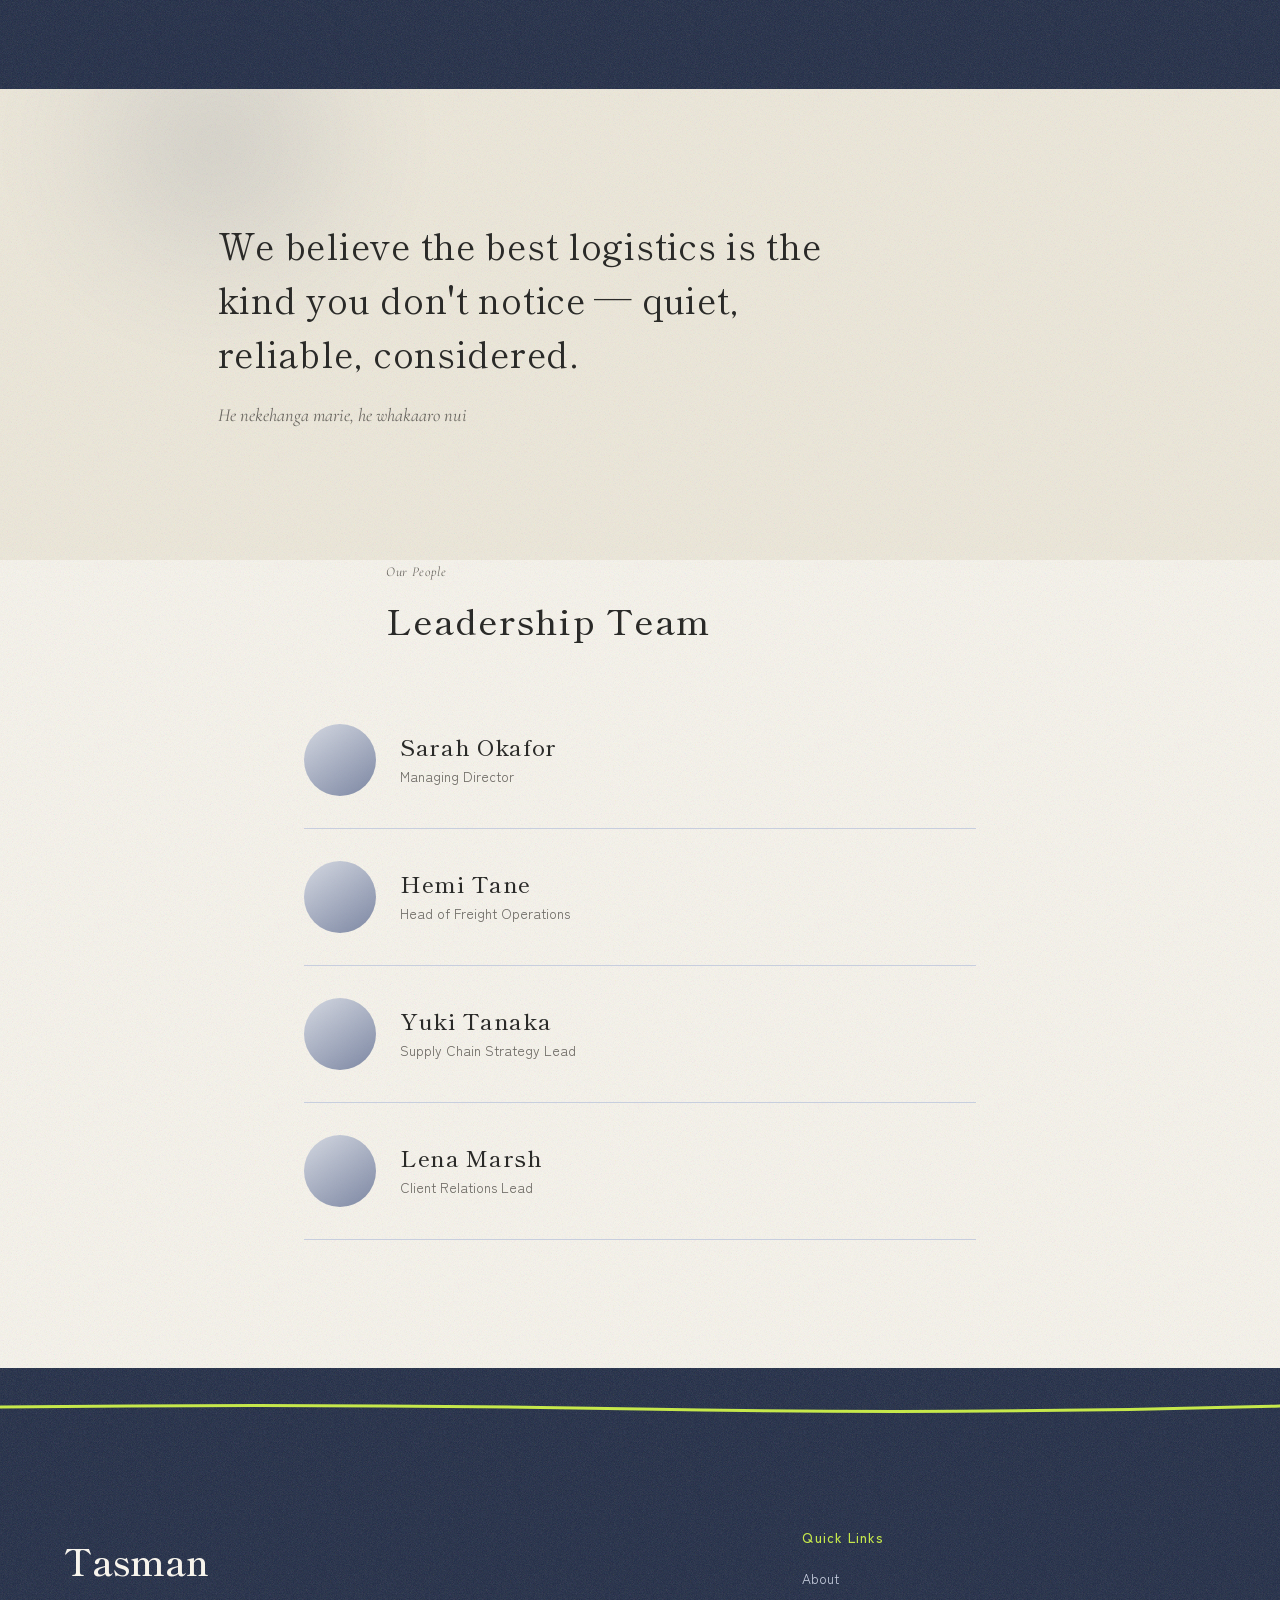
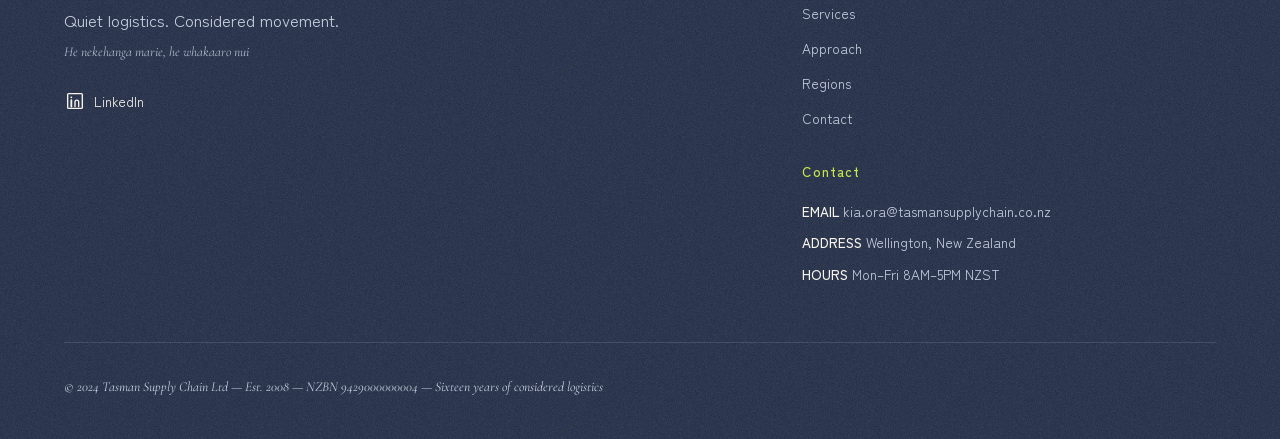
==== commit bfc4f18c: "Add Tasman logo and integrate across site. Generate wabi-sabi brand mark for navbar and favicon on a" ====
--- a/about.html
+++ b/about.html
@@ -5,6 +5,7 @@
   <meta name="viewport" content="width=device-width, initial-scale=1.0">
   <meta name="description" content="About Tasman Supply Chain Ltd — Sixteen years of quiet, considered logistics across Aotearoa.">
   <title>About — Tasman Supply Chain Ltd</title>
+  <link rel="icon" href="assets/images/tasman-logo.png" type="image/png">
   <link rel="stylesheet" href="styles/base.css">
   <link rel="stylesheet" href="styles/navbar.css">
   <link rel="stylesheet" href="styles/hero.css">
@@ -16,9 +17,12 @@
   <header class="navbar paper-texture" role="banner">
     <div class="navbar__inner">
       <a href="index.html" class="navbar__brand">
+        <img class="navbar__logo" src="assets/images/tasman-logo.png" alt="Tasman Supply Chain Ltd" width="48" height="48">
+        <span class="navbar__brand-text">
         <span class="navbar__wordmark">Tasman</span>
         <svg class="navbar__wordmark-underline" viewBox="0 0 120 8" aria-hidden="true"><path d="M2,5 Q30,2 60,6 T118,4" fill="none" stroke="#C6E84B" stroke-width="2" stroke-linecap="round"/></svg>
         <span class="navbar__tagline" data-en="SUPPLY CHAIN LTD — EST. 2008" data-mi="KAMUPENE NEKEHANGA — I 2008">SUPPLY CHAIN LTD — EST. 2008</span>
+        </span>
       </a>
       <nav class="navbar__nav" aria-label="Main navigation">
         <ul class="navbar__links">
--- a/styles/navbar.css
+++ b/styles/navbar.css
@@ -27,6 +27,21 @@
 
 .navbar__brand {
   flex-shrink: 0;
+  display: flex;
+  align-items: center;
+  gap: 0.75rem;
+}
+
+.navbar__logo {
+  width: 48px;
+  height: 48px;
+  object-fit: contain;
+  flex-shrink: 0;
+}
+
+.navbar__brand-text {
+  display: flex;
+  flex-direction: column;
 }
 
 .navbar__wordmark {
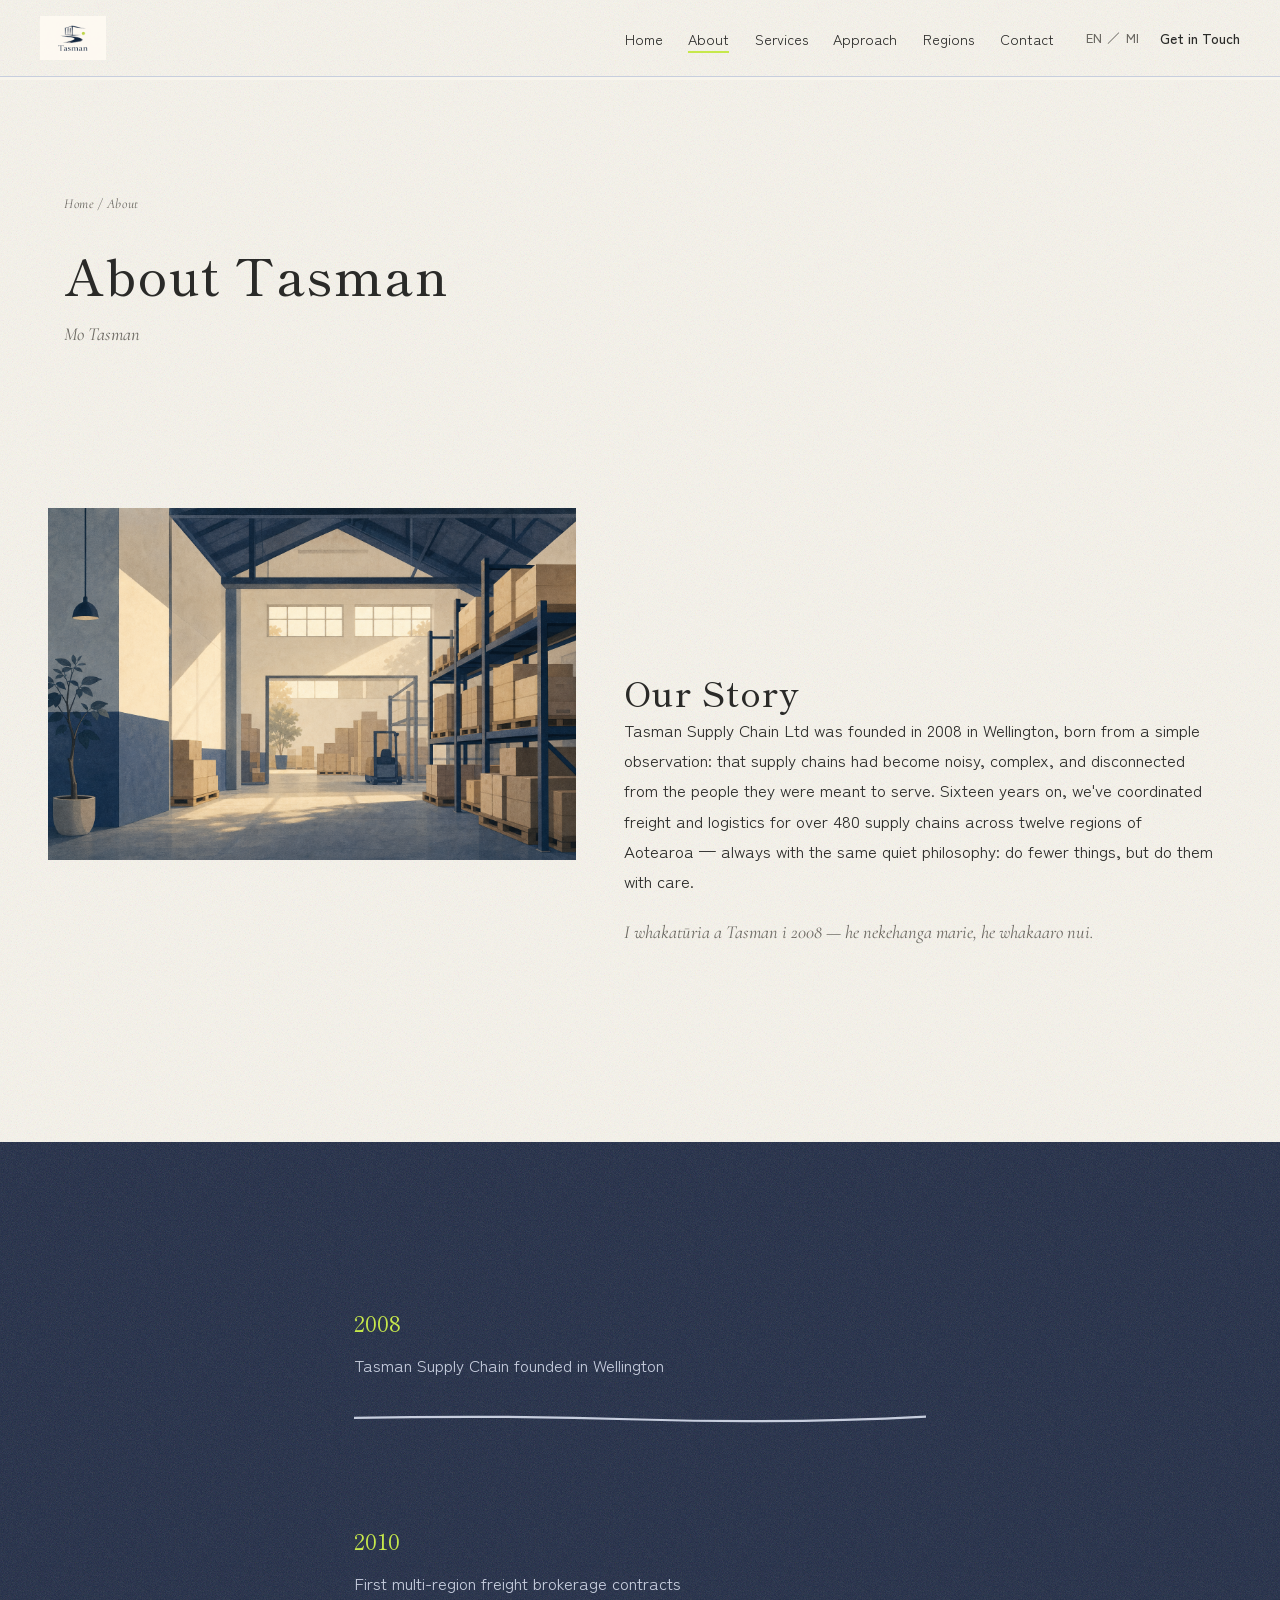
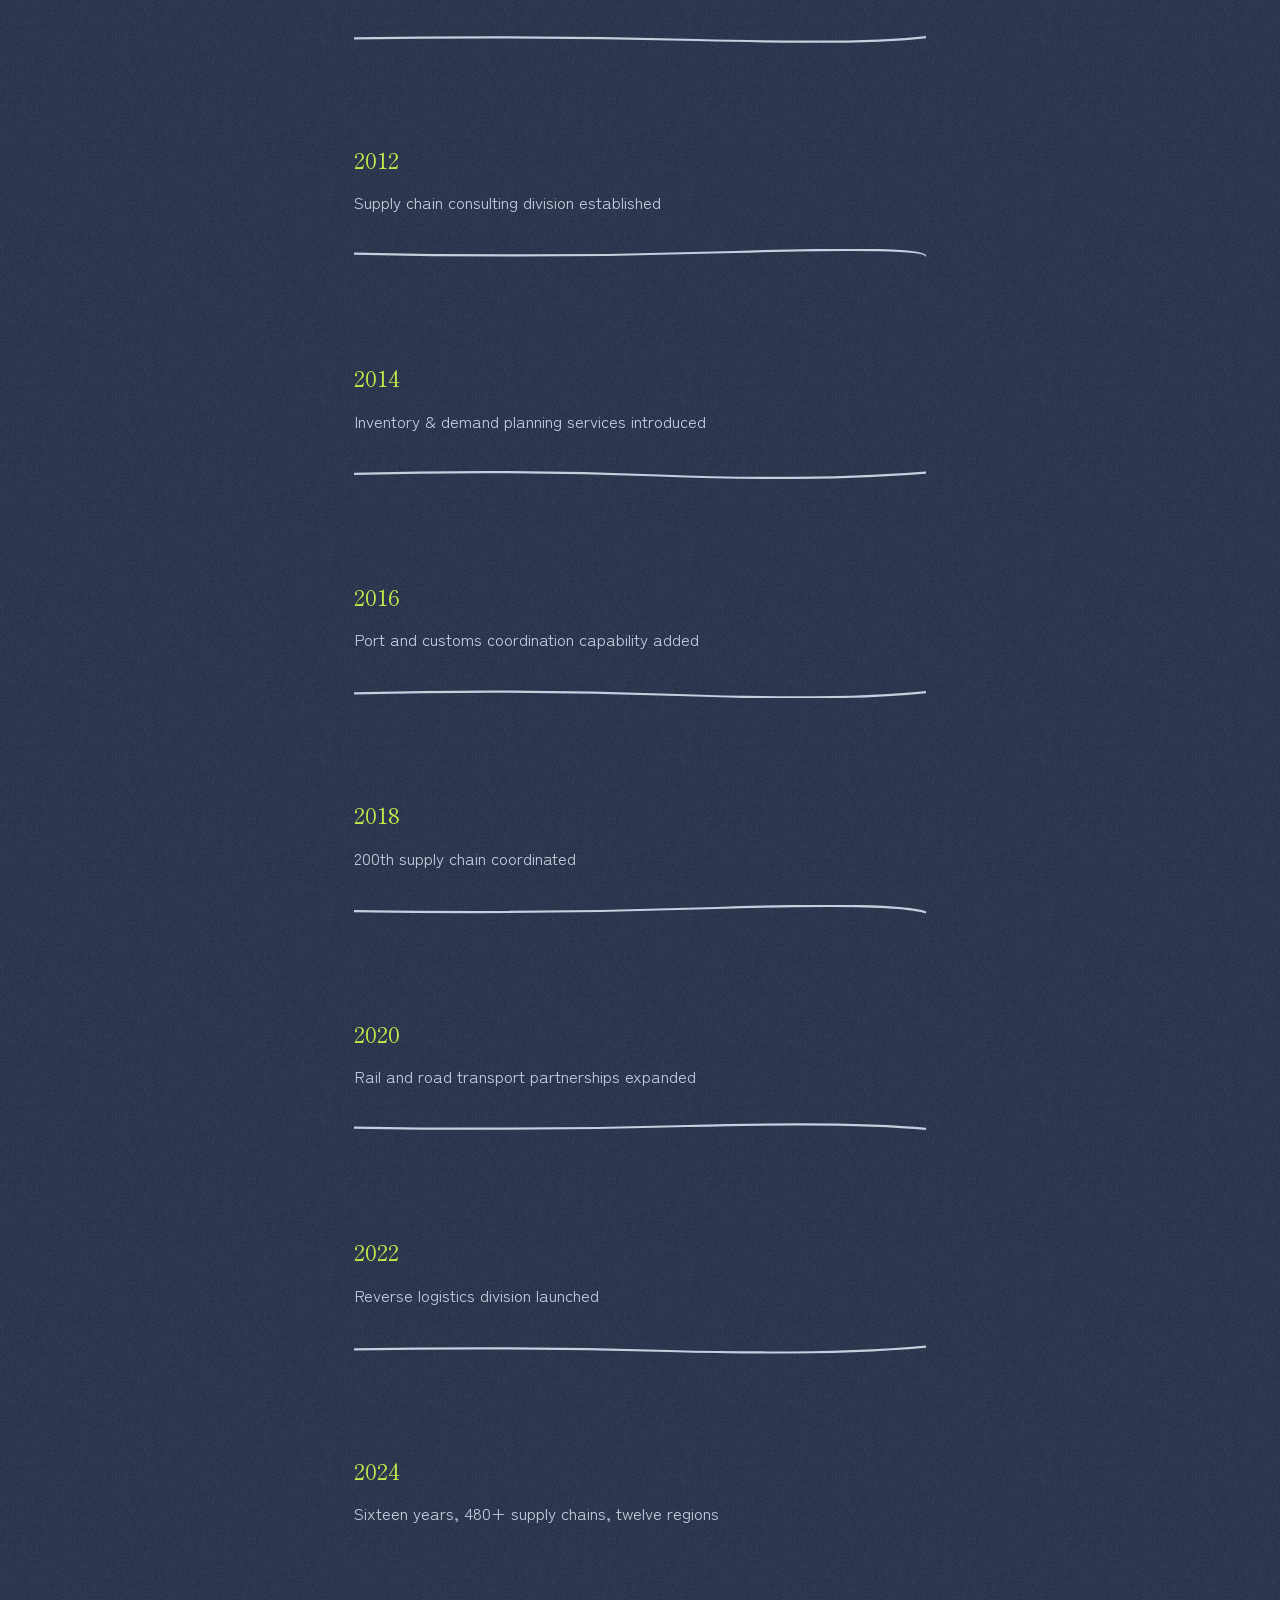
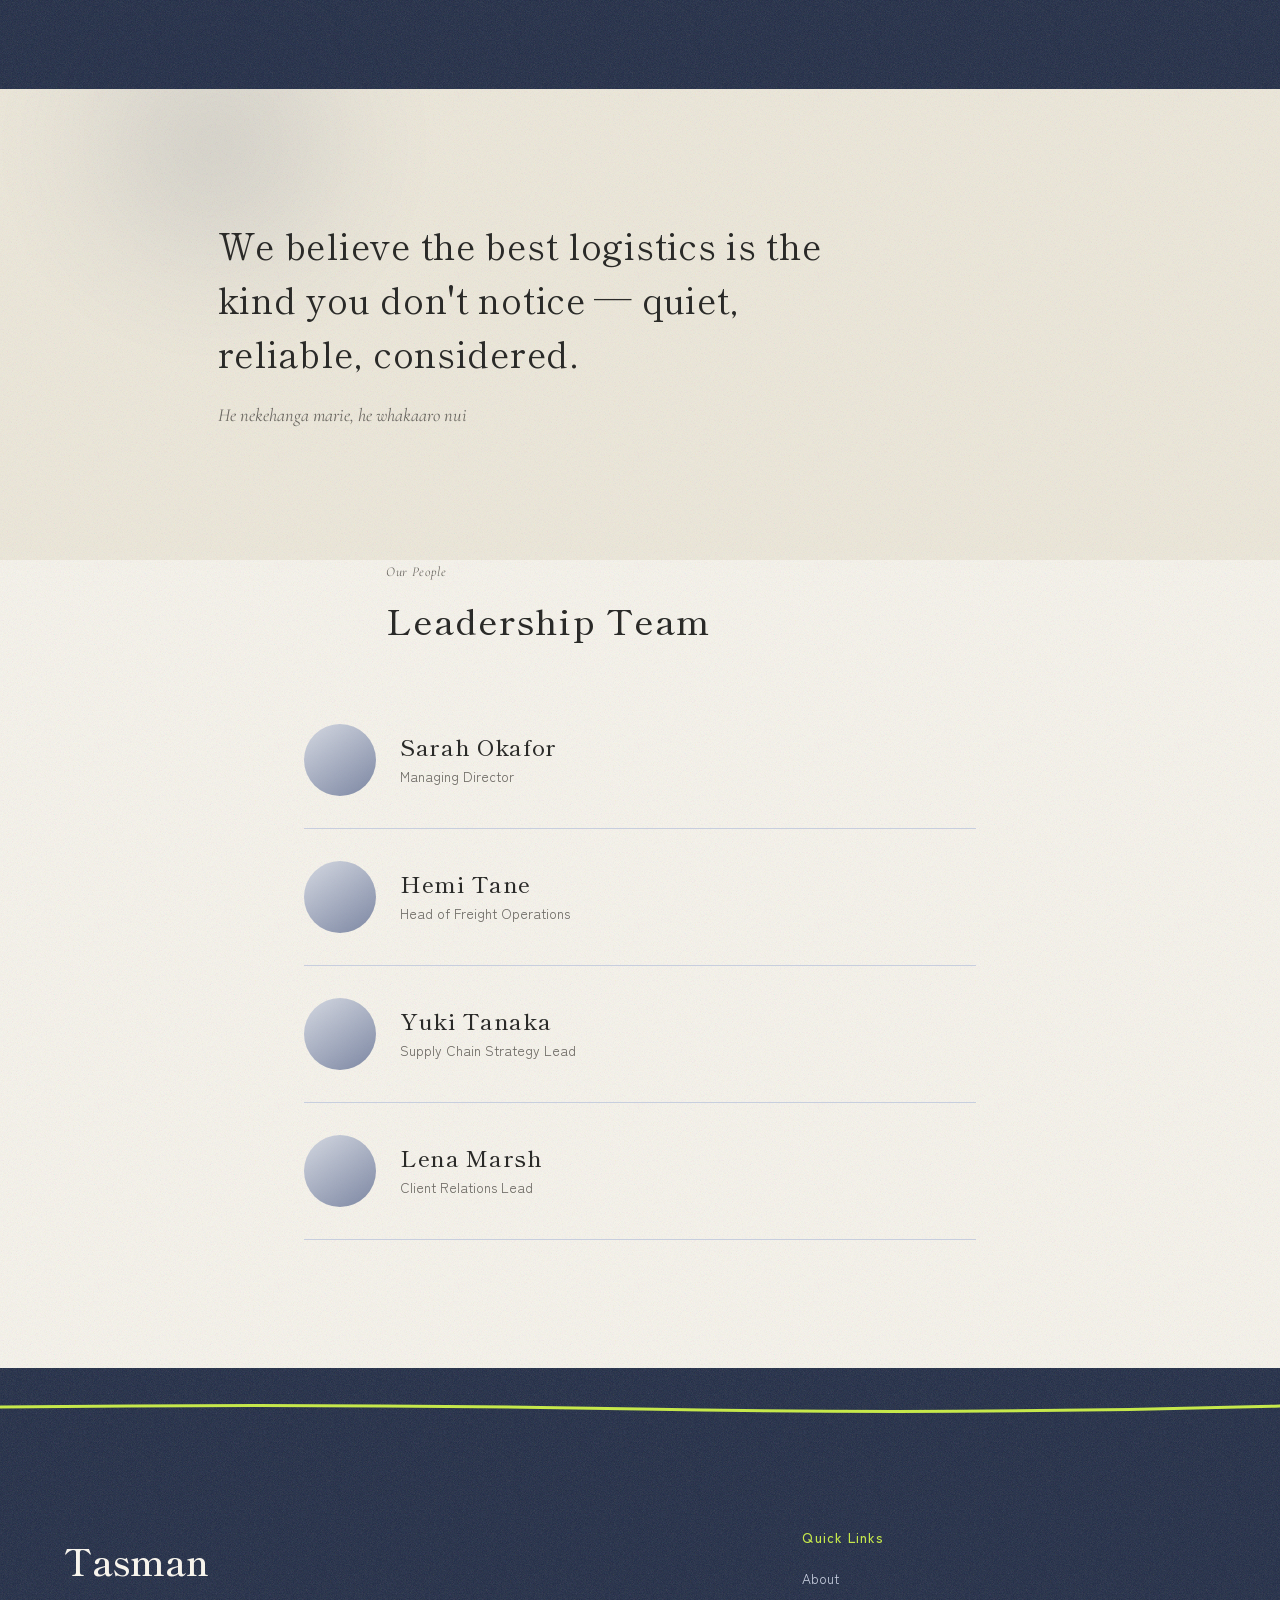
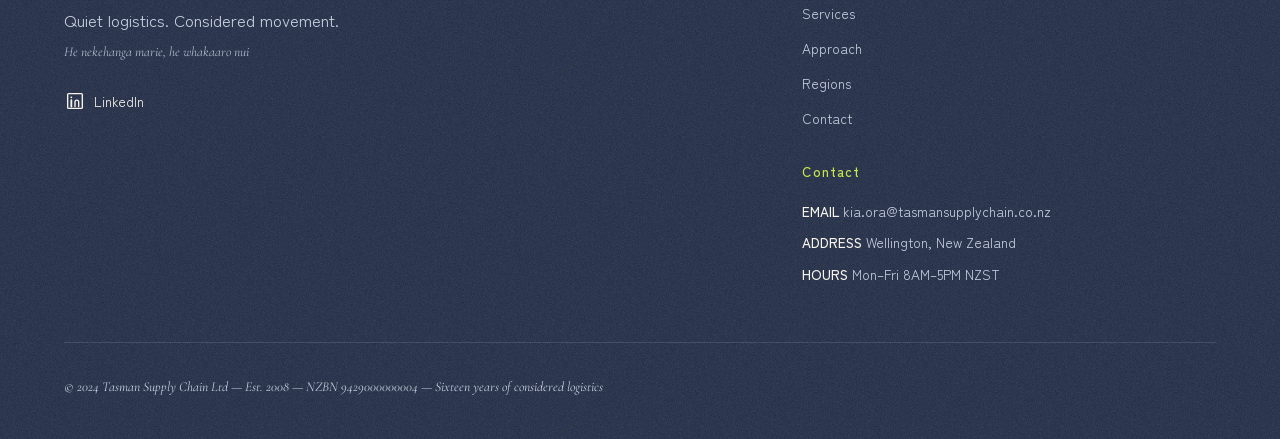
==== commit c0b69f6d: "Remove duplicate navbar text logo; use image logo only." ====
--- a/about.html
+++ b/about.html
@@ -16,13 +16,8 @@
 <body>
   <header class="navbar paper-texture" role="banner">
     <div class="navbar__inner">
-      <a href="index.html" class="navbar__brand">
-        <img class="navbar__logo" src="assets/images/tasman-logo.png" alt="Tasman Supply Chain Ltd" width="48" height="48">
-        <span class="navbar__brand-text">
-        <span class="navbar__wordmark">Tasman</span>
-        <svg class="navbar__wordmark-underline" viewBox="0 0 120 8" aria-hidden="true"><path d="M2,5 Q30,2 60,6 T118,4" fill="none" stroke="#C6E84B" stroke-width="2" stroke-linecap="round"/></svg>
-        <span class="navbar__tagline" data-en="SUPPLY CHAIN LTD — EST. 2008" data-mi="KAMUPENE NEKEHANGA — I 2008">SUPPLY CHAIN LTD — EST. 2008</span>
-        </span>
+      <a href="index.html" class="navbar__brand" aria-label="Tasman Supply Chain Ltd — Home">
+        <img class="navbar__logo" src="assets/images/tasman-logo.png" alt="Tasman Supply Chain Ltd" width="140" height="44">
       </a>
       <nav class="navbar__nav" aria-label="Main navigation">
         <ul class="navbar__links">
--- a/styles/navbar.css
+++ b/styles/navbar.css
@@ -29,45 +29,15 @@
   flex-shrink: 0;
   display: flex;
   align-items: center;
-  gap: 0.75rem;
 }
 
 .navbar__logo {
-  width: 48px;
-  height: 48px;
+  height: 44px;
+  width: auto;
+  max-width: 160px;
   object-fit: contain;
   flex-shrink: 0;
-}
-
-.navbar__brand-text {
-  display: flex;
-  flex-direction: column;
-}
-
-.navbar__wordmark {
-  font-family: var(--font-display);
-  font-size: clamp(1.5rem, 3vw, 1.85rem);
-  font-weight: 600;
-  color: var(--ink);
-  letter-spacing: 0.04em;
-  position: relative;
-  display: inline-block;
-}
-
-.navbar__wordmark-underline {
   display: block;
-  width: 100%;
-  height: 6px;
-  margin-top: 2px;
-}
-
-.navbar__tagline {
-  font-family: var(--font-body);
-  font-size: 0.65rem;
-  font-weight: 400;
-  letter-spacing: 0.12em;
-  color: var(--ink-soft);
-  margin-top: 0.15rem;
 }
 
 .navbar__nav {
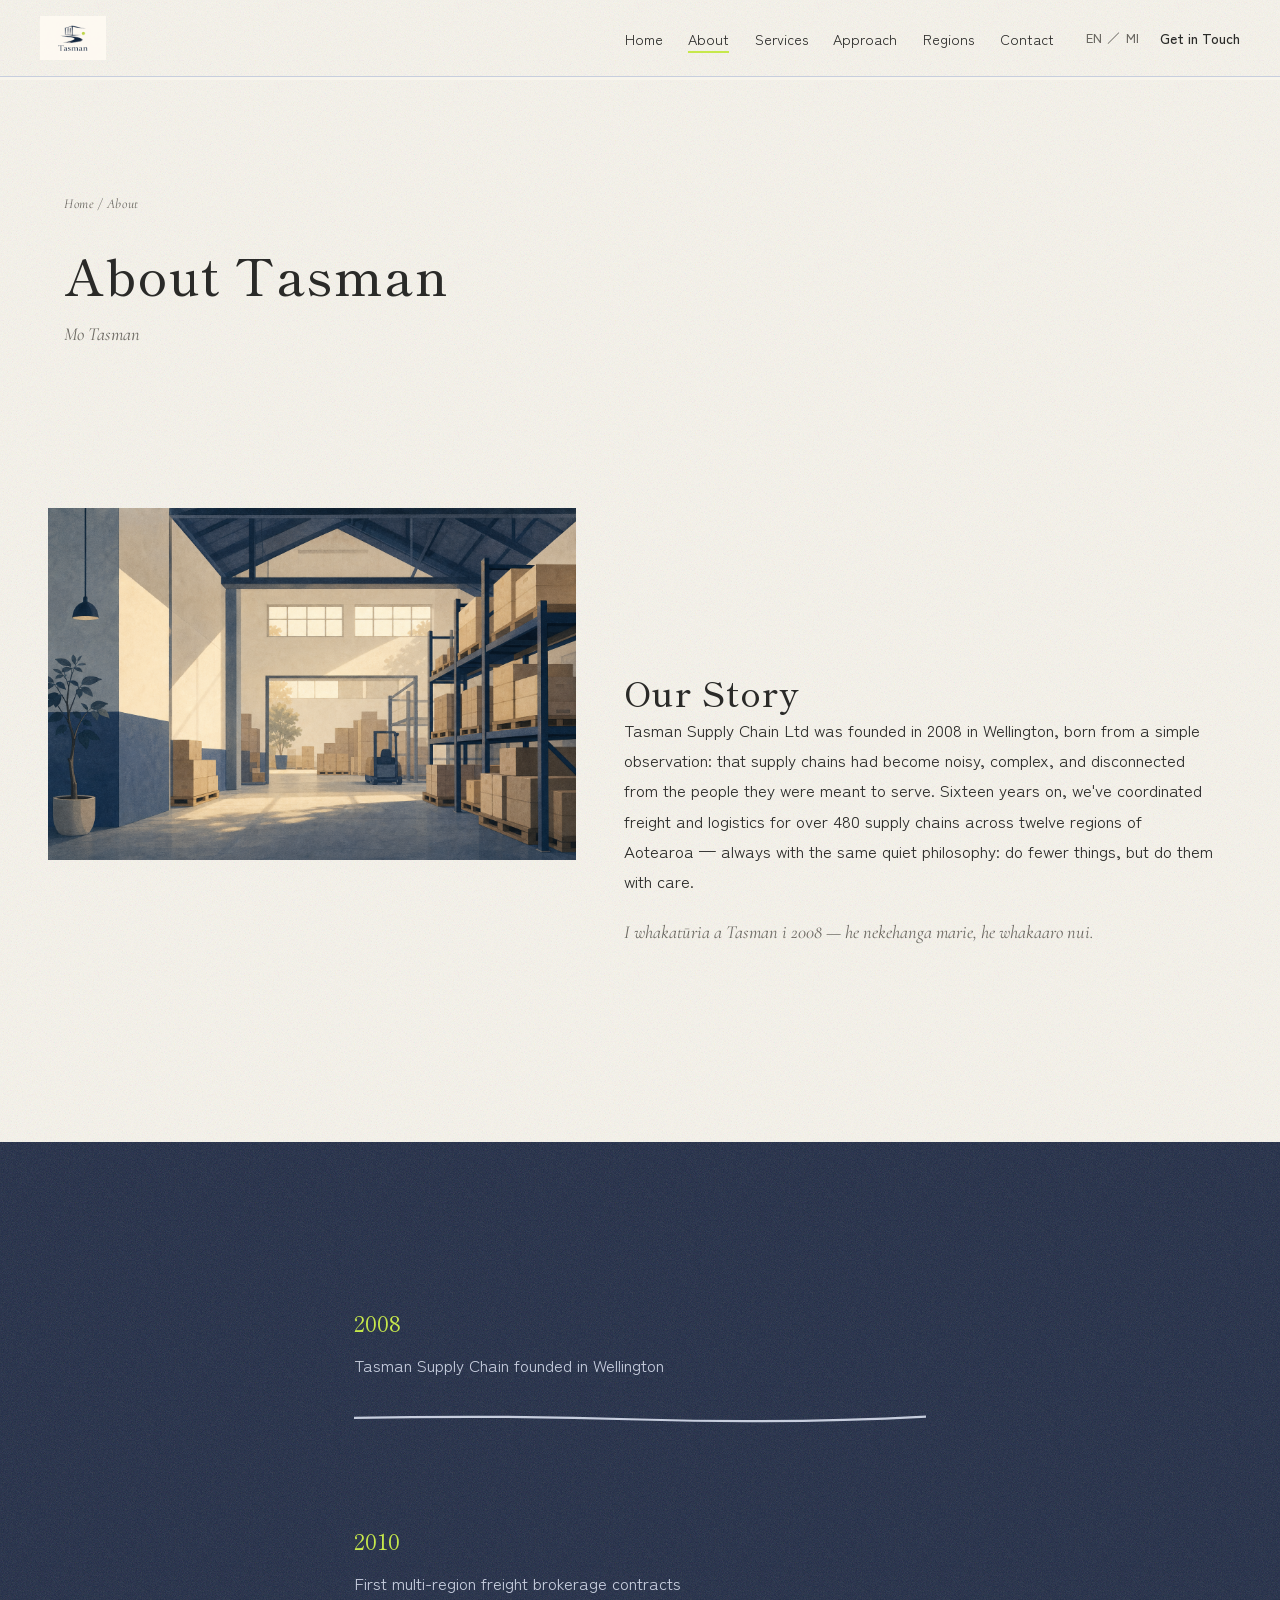
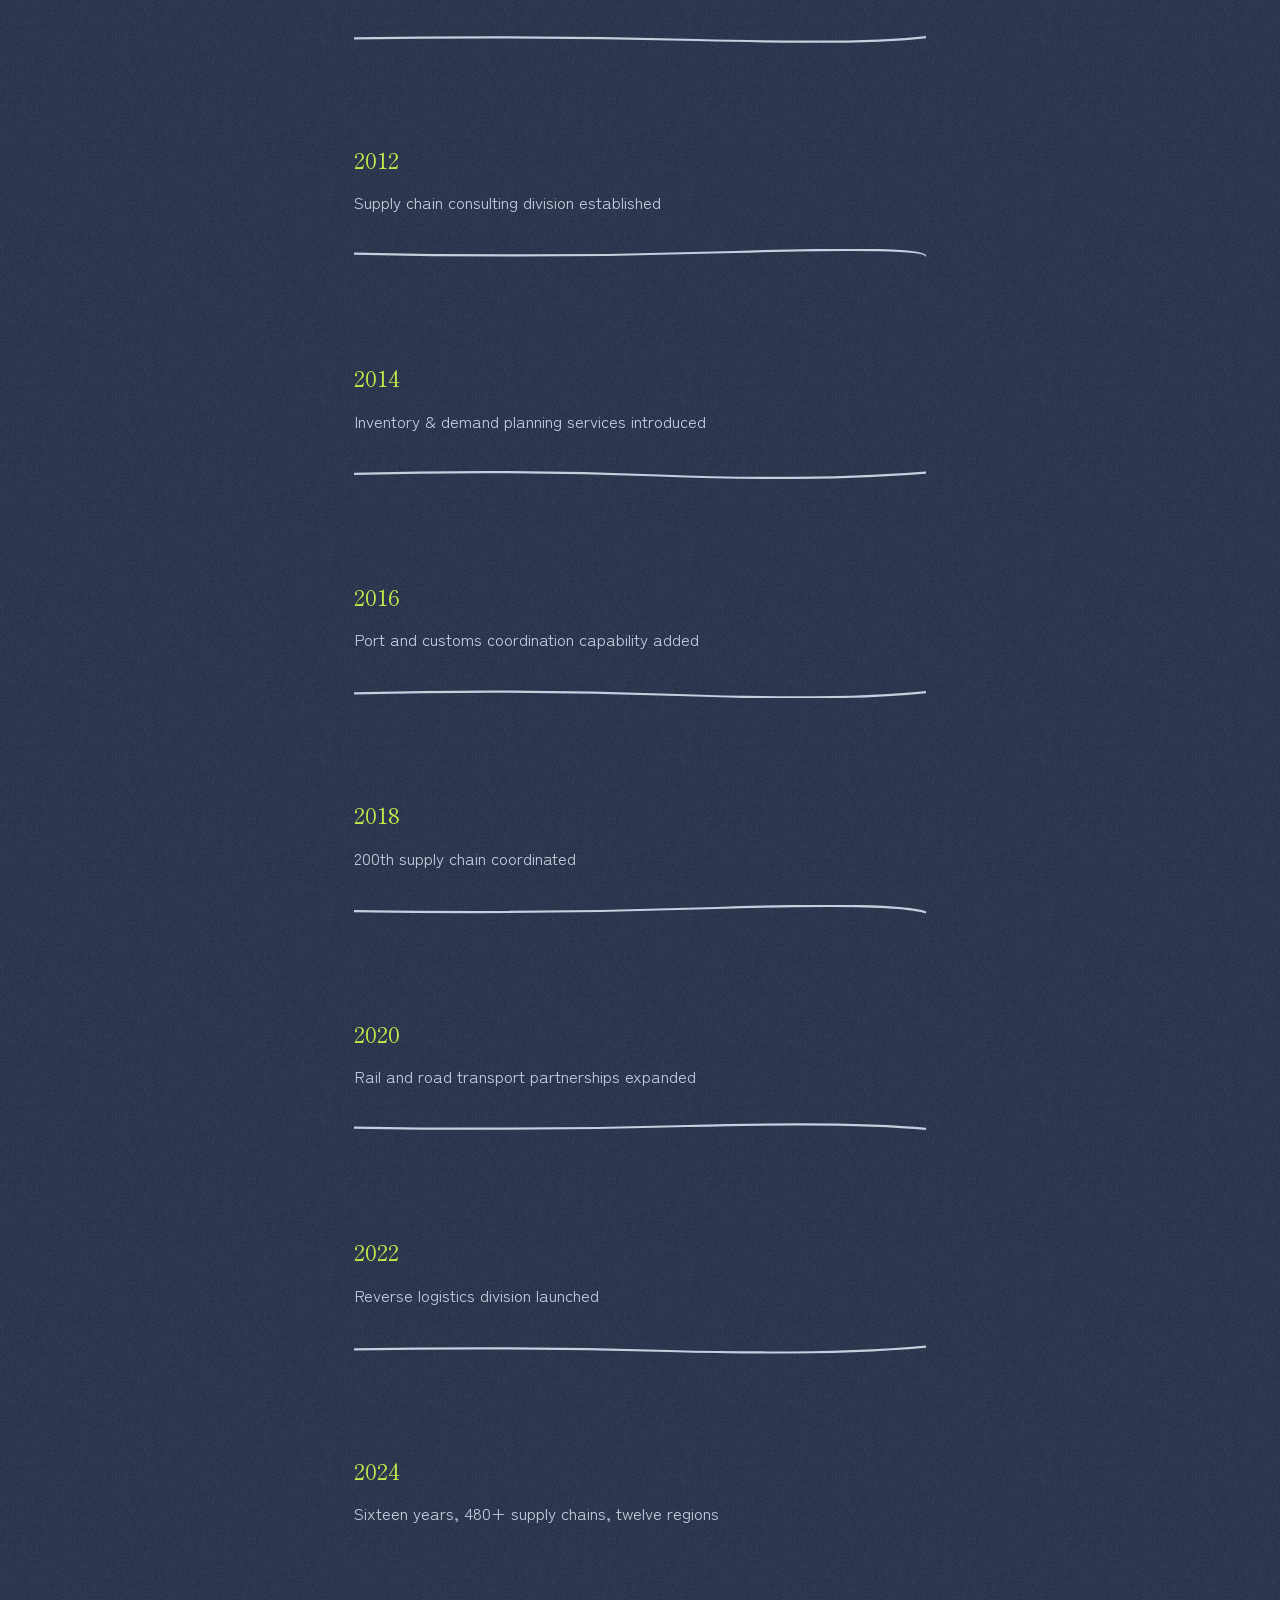
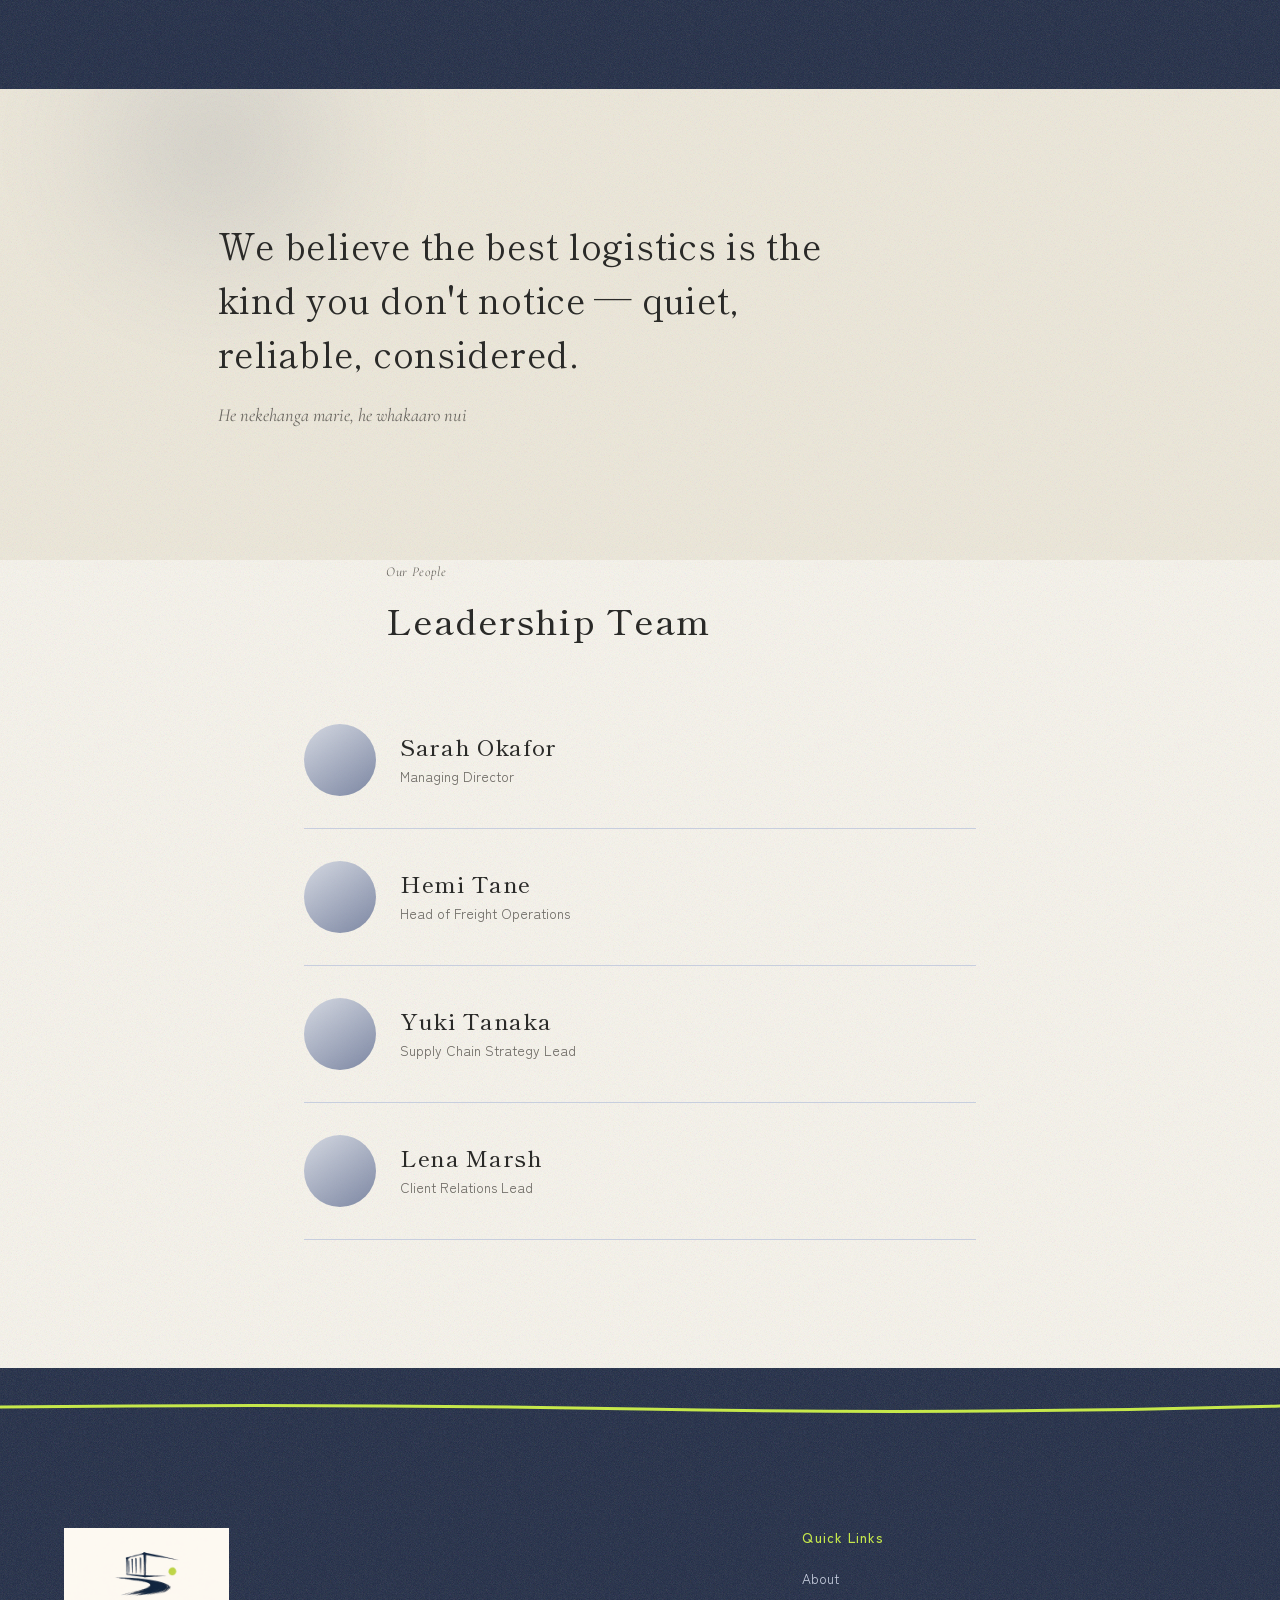
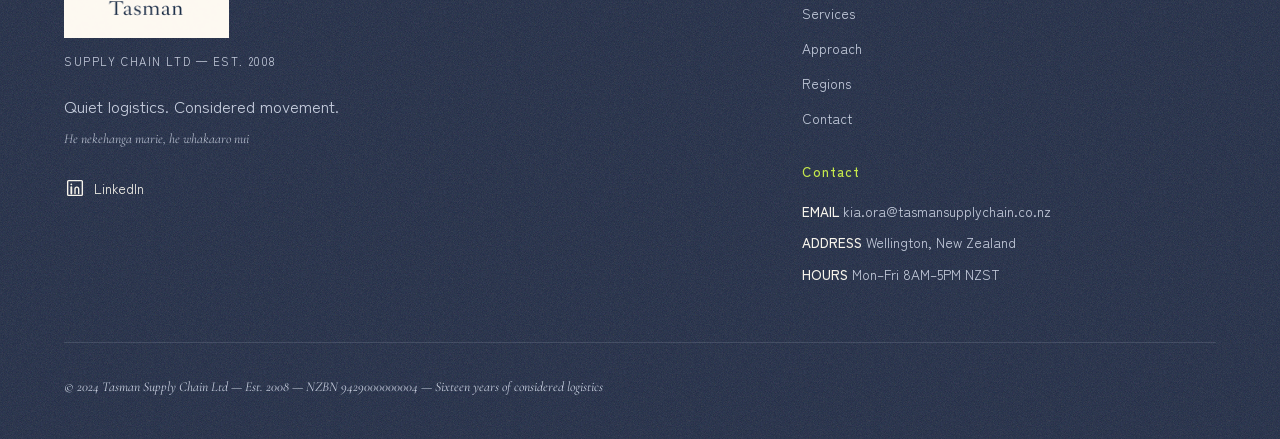
==== commit 1bccae6a: "Add large footer logo with company est. tagline." ====
--- a/about.html
+++ b/about.html
@@ -174,7 +174,10 @@
     <svg class="footer__divider brush-divider brush-divider--lime" viewBox="0 0 1200 14" preserveAspectRatio="none" aria-hidden="true"><path d="M0,7 Q300,3 600,9 T1200,6" fill="none" stroke="#C6E84B" stroke-width="3" stroke-linecap="round"/></svg>
     <div class="footer__grid">
       <div class="footer__brand-col">
-        <div class="footer__wordmark">Tasman</div>
+        <div class="footer__brand">
+          <img class="footer__logo" src="assets/images/tasman-logo.png" alt="Tasman Supply Chain Ltd" width="220" height="72">
+          <p class="footer__est" data-en="SUPPLY CHAIN LTD — EST. 2008" data-mi="KAMUPENE NEKEHANGA — I 2008">SUPPLY CHAIN LTD — EST. 2008</p>
+        </div>
         <p class="footer__tagline" data-en="Quiet logistics. Considered movement." data-mi="He nekehanga marie, he whakaaro nui.">Quiet logistics. Considered movement.</p>
         <p class="footer__tagline-mi">He nekehanga marie, he whakaaro nui</p>
         <a href="https://linkedin.com" class="footer__social" target="_blank" rel="noopener noreferrer" aria-label="LinkedIn"><svg viewBox="0 0 24 24" aria-hidden="true"><rect x="4" y="4" width="16" height="16" rx="1" fill="none" stroke="currentColor" stroke-width="1.5"/><path d="M8,11 L8,18 M8,8 L8,8.01" fill="none" stroke="currentColor" stroke-width="2" stroke-linecap="round"/><path d="M12,18 L12,13 Q12,11 14,11 Q16,11 16,13 L16,18" fill="none" stroke="currentColor" stroke-width="1.5" stroke-linecap="round"/></svg> LinkedIn</a>
--- a/styles/components.css
+++ b/styles/components.css
@@ -24,11 +24,26 @@
   padding-top: 2rem;
 }
 
-.footer__wordmark {
-  font-family: var(--font-display);
-  font-size: clamp(1.75rem, 3vw, 2.25rem);
-  font-weight: 600;
-  margin-bottom: 0.75rem;
+.footer__brand {
+  margin-bottom: 1.25rem;
+}
+
+.footer__logo {
+  width: auto;
+  height: clamp(72px, 10vw, 110px);
+  max-width: 280px;
+  object-fit: contain;
+  display: block;
+  margin-bottom: 0.85rem;
+}
+
+.footer__est {
+  font-family: var(--font-body);
+  font-size: 0.7rem;
+  font-weight: 400;
+  letter-spacing: 0.14em;
+  color: var(--indigo-pale);
+  margin-bottom: 1.25rem;
 }
 
 .footer__tagline {
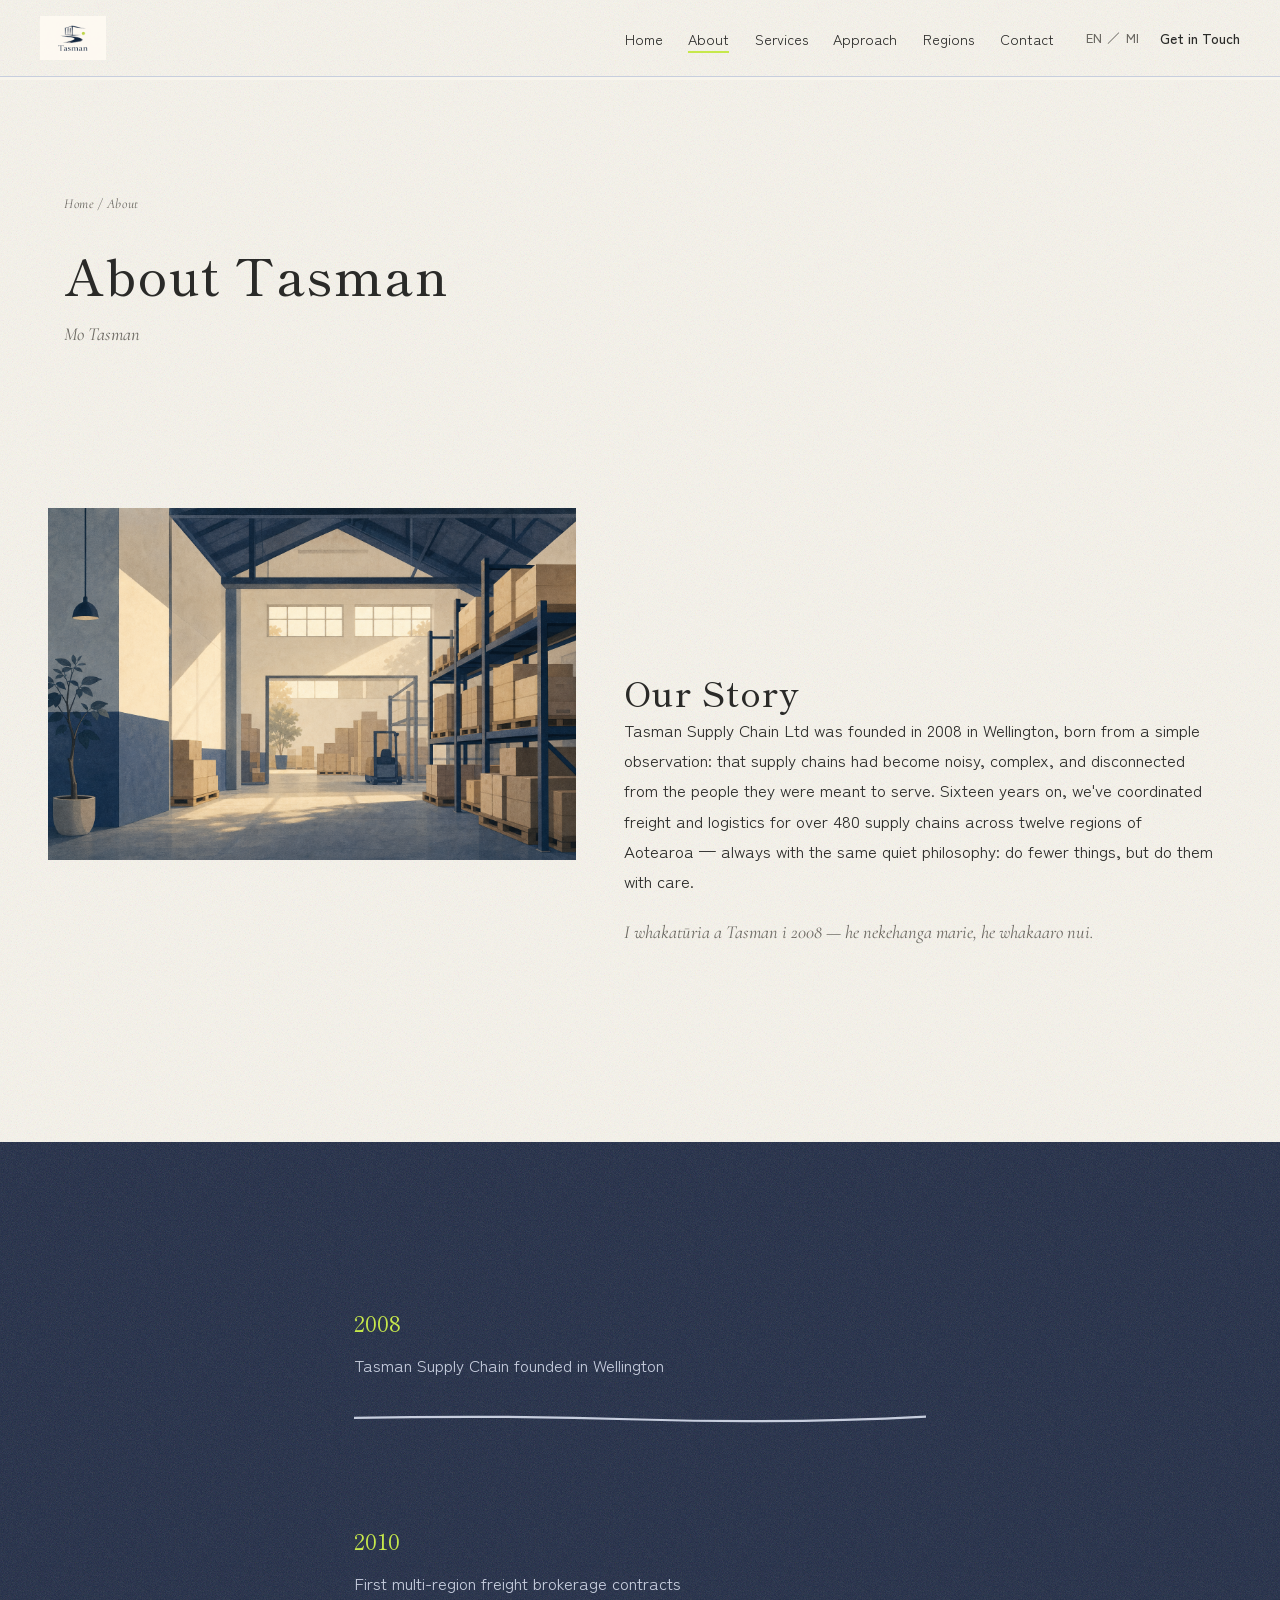
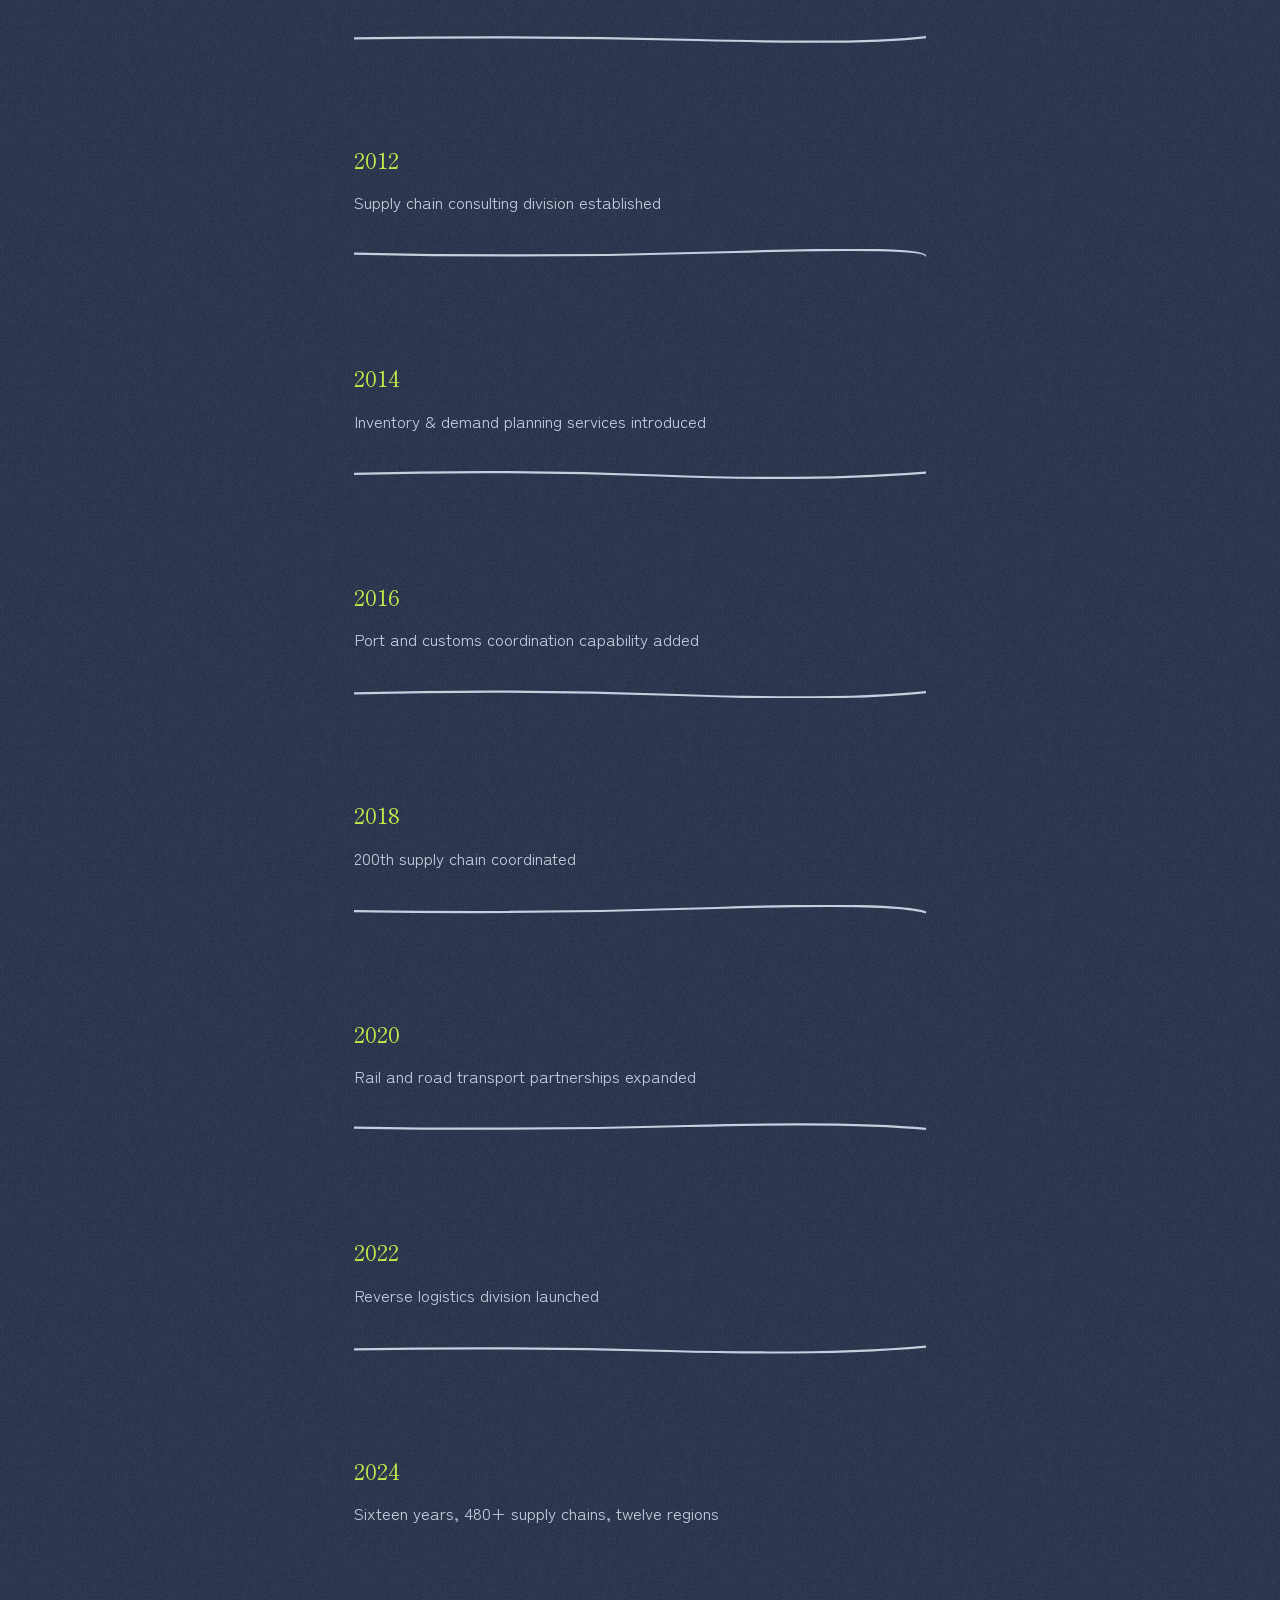
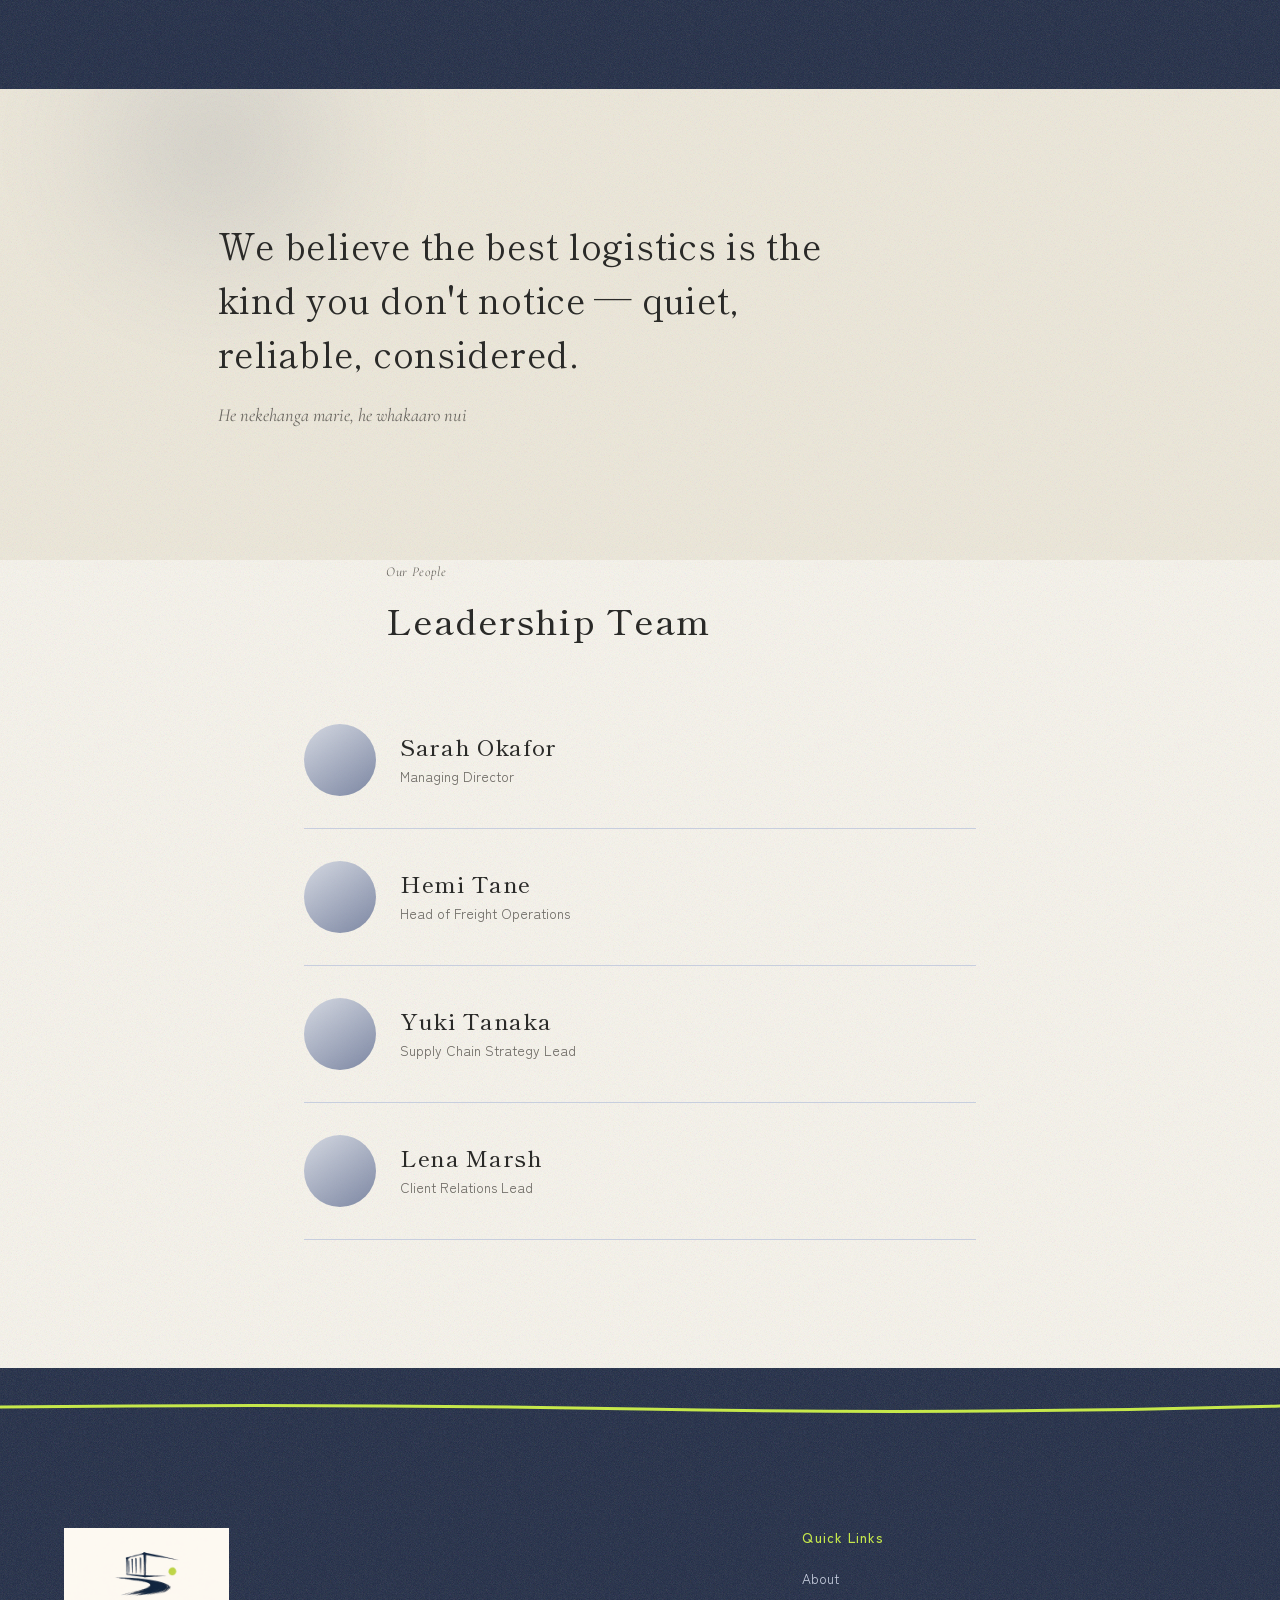
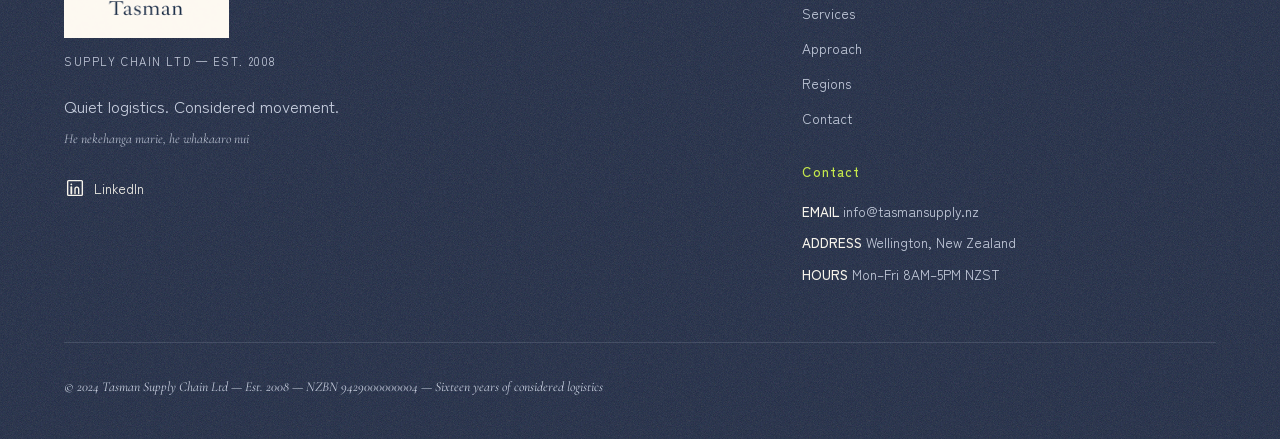
==== commit 45d6511e: "Update contact email to info@tasmansupply.nz." ====
--- a/about.html
+++ b/about.html
@@ -193,7 +193,7 @@
         </nav>
         <h3 class="footer__col-title" data-en="Contact" data-mi="Whakapā">Contact</h3>
         <div class="footer__contact">
-          <p><strong data-en="EMAIL" data-mi="ĪMERA">EMAIL</strong> kia.ora@tasmansupplychain.co.nz</p>
+          <p><strong data-en="EMAIL" data-mi="ĪMERA">EMAIL</strong> info@tasmansupply.nz</p>
           <p><strong data-en="ADDRESS" data-mi="WĀHI NOHO">ADDRESS</strong> <span data-en="Wellington, New Zealand" data-mi="Te Whanganui-a-Tara, Aotearoa">Wellington, New Zealand</span></p>
           <p><strong data-en="HOURS" data-mi="NGĀ HĀORA">HOURS</strong> <span data-en="Mon–Fri 8AM–5PM NZST" data-mi="Mane–Paraire 8AM–5PM NZST">Mon–Fri 8AM–5PM NZST</span></p>
         </div>
